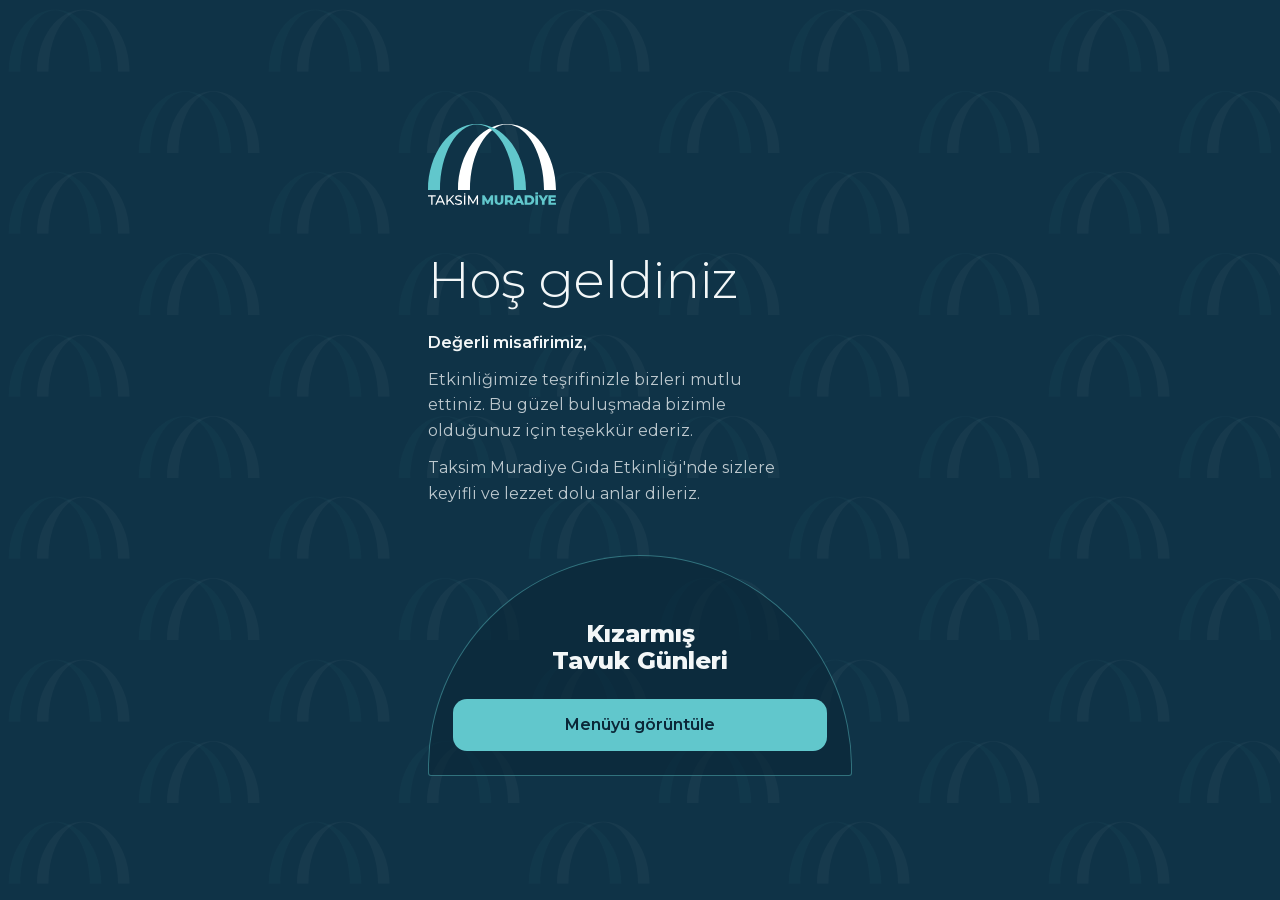
==== index.html @ 3f4c84bd "Menü yayını" ====
<!DOCTYPE html><html lang="tr" class="montserrat_b48547ea-module__hP5xRG__variable"><head><meta charSet="utf-8"/><meta name="viewport" content="width=device-width, initial-scale=1, viewport-fit=cover"/><link rel="preload" href="/_next/static/media/a3264cb69f626630-s.p.2w0lnotpt__ns.woff2" as="font" crossorigin="" type="font/woff2"/><link rel="preload" href="/_next/static/media/a88409fdd7dc121c-s.p.1mvr14jy3vxq7.woff2" as="font" crossorigin="" type="font/woff2"/><link rel="preload" href="/_next/static/media/e8f2fbee2754df70-s.p.1dqa_6e_ad4sj.woff2" as="font" crossorigin="" type="font/woff2"/><link rel="preload" href="/_next/static/media/f12c927eaf7b23c0-s.p.148zpjuoy5uon.woff2" as="font" crossorigin="" type="font/woff2"/><link rel="preload" href="/logo/logo-koyu.svg" as="image" fetchPriority="high"/><link rel="stylesheet" href="/_next/static/chunks/3huh6h-_vykql.css" data-precedence="next"/><link rel="stylesheet" href="/_next/static/chunks/3ydd11w4oiq4k.css" data-precedence="next"/><link rel="preload" as="script" fetchPriority="low" href="/_next/static/chunks/310vm2bl3xxpt.js"/><script src="/_next/static/chunks/19mx3mg6lkumu.js" async=""></script><script src="/_next/static/chunks/39u3ld3zqxqqm.js" async=""></script><script src="/_next/static/chunks/1eh83f1trsv72.js" async=""></script><script src="/_next/static/chunks/turbopack-1mgspl6rsex3i.js" async=""></script><script src="/_next/static/chunks/3fntmmi971322.js" async=""></script><script src="/_next/static/chunks/22i43cg4l4-dq.js" async=""></script><meta name="theme-color" content="#0f3347"/><meta name="color-scheme" content="dark"/><title>Taksim Muradiye · Menü</title><meta name="description" content="Taksim Muradiye gıda etkinliği menüsü"/><meta name="application-name" content="Taksim Muradiye"/><link rel="canonical" href="https://taksimmuradiye.github.io"/><meta name="format-detection" content="telephone=no, date=no, address=no, email=no"/><meta property="og:title" content="Taksim Muradiye · Menü"/><meta property="og:description" content="Taksim Muradiye gıda etkinliği menüsü"/><meta property="og:site_name" content="Taksim Muradiye"/><meta property="og:locale" content="tr_TR"/><meta property="og:image" content="https://taksimmuradiye.github.io/logo/paylasim.png"/><meta property="og:image:width" content="1200"/><meta property="og:image:height" content="630"/><meta property="og:image:alt" content="Taksim Muradiye"/><meta property="og:type" content="website"/><meta name="twitter:card" content="summary_large_image"/><meta name="twitter:title" content="Taksim Muradiye · Menü"/><meta name="twitter:description" content="Taksim Muradiye gıda etkinliği menüsü"/><meta name="twitter:image" content="https://taksimmuradiye.github.io/logo/paylasim.png"/><meta name="twitter:image:alt" content="Taksim Muradiye"/><meta name="twitter:image:width" content="1200"/><meta name="twitter:image:height" content="630"/><link rel="icon" href="/logo/isaret.svg" type="image/svg+xml"/><link rel="apple-touch-icon" href="/logo/apple-touch-icon.png"/><meta name="next-size-adjust" content=""/><script src="/_next/static/chunks/0cz1d0mv5g_q7.js" noModule=""></script></head><body><div hidden=""><!--$--><!--/$--></div><div class="centik-perdesi" aria-hidden="true"></div><main class="ana-module__zlLt9W__sayfa"><div class="ana-module__zlLt9W__giris"><img class="ana-module__zlLt9W__logo" src="/logo/logo-koyu.svg" width="128" height="80" alt="Taksim Muradiye" fetchPriority="high" draggable="false"/><h1 class="ana-module__zlLt9W__baslik">Hoş geldiniz</h1><p class="ana-module__zlLt9W__hitap">Değerli misafirimiz,</p><p class="ana-module__zlLt9W__paragraf">Etkinliğimize teşrifinizle bizleri mutlu ettiniz. Bu güzel buluşmada bizimle olduğunuz için teşekkür ederiz.</p><p class="ana-module__zlLt9W__paragraf">Taksim Muradiye Gıda Etkinliği&#x27;nde sizlere keyifli ve lezzet dolu anlar dileriz.</p></div><ul class="ana-module__zlLt9W__konseptler"><li><a class="ana-module__zlLt9W__kart" data-kontrol="true" href="/kizarmis-tavuk-gunleri"><span class="ana-module__zlLt9W__kartAd">Kızarmış Tavuk Günleri</span><span class="ana-module__zlLt9W__buton">Menüyü görüntüle</span></a></li></ul></main><!--$--><!--/$--><script src="/_next/static/chunks/310vm2bl3xxpt.js" id="_R_" async=""></script><script>(self.__next_f=self.__next_f||[]).push([0])</script><script>self.__next_f.push([1,"1:\"$Sreact.fragment\"\n2:I[39756,[\"/_next/static/chunks/3fntmmi971322.js\"],\"default\"]\n3:I[37457,[\"/_next/static/chunks/3fntmmi971322.js\"],\"default\"]\n4:I[22016,[\"/_next/static/chunks/3fntmmi971322.js\",\"/_next/static/chunks/22i43cg4l4-dq.js\"],\"\"]\n5:I[97367,[\"/_next/static/chunks/3fntmmi971322.js\"],\"OutletBoundary\"]\n6:\"$Sreact.suspense\"\n8:I[97367,[\"/_next/static/chunks/3fntmmi971322.js\"],\"ViewportBoundary\"]\na:I[97367,[\"/_next/static/chunks/3fntmmi971322.js\"],\"MetadataBoundary\"]\nc:I[68027,[\"/_next/static/chunks/3fntmmi971322.js\"],\"default\",1]\n:HL[\"/_next/static/chunks/3huh6h-_vykql.css\",\"style\"]\n:HL[\"/_next/static/media/a3264cb69f626630-s.p.2w0lnotpt__ns.woff2\",\"font\",{\"crossOrigin\":\"\",\"type\":\"font/woff2\"}]\n:HL[\"/_next/static/media/a88409fdd7dc121c-s.p.1mvr14jy3vxq7.woff2\",\"font\",{\"crossOrigin\":\"\",\"type\":\"font/woff2\"}]\n:HL[\"/_next/static/media/e8f2fbee2754df70-s.p.1dqa_6e_ad4sj.woff2\",\"font\",{\"crossOrigin\":\"\",\"type\":\"font/woff2\"}]\n:HL[\"/_next/static/media/f12c927eaf7b23c0-s.p.148zpjuoy5uon.woff2\",\"font\",{\"crossOrigin\":\"\",\"type\":\"font/woff2\"}]\n:HL[\"/_next/static/chunks/3ydd11w4oiq4k.css\",\"style\"]\n:HL[\"/logo/logo-koyu.svg\",\"image\",{\"fetchPriority\":\"high\"}]\n0:{\"P\":null,\"c\":[\"\",\"\"],\"q\":\"\",\"i\":false,\"f\":[[[\"\",{\"children\":[\"__PAGE__\",{},\"$undefined\",\"$undefined\",4608]},\"$undefined\",\"$undefined\",4624],[[\"$\",\"$1\",\"c\",{\"children\":[[[\"$\",\"link\",\"0\",{\"rel\":\"stylesheet\",\"href\":\"/_next/static/chunks/3huh6h-_vykql.css\",\"precedence\":\"next\",\"crossOrigin\":\"$undefined\",\"nonce\":\"$undefined\"}],[\"$\",\"script\",\"script-0\",{\"src\":\"/_next/static/chunks/3fntmmi971322.js\",\"async\":true,\"nonce\":\"$undefined\"}]],[\"$\",\"html\",null,{\"lang\":\"tr\",\"className\":\"montserrat_b48547ea-module__hP5xRG__variable\",\"children\":[\"$\",\"body\",null,{\"children\":[[\"$\",\"div\",null,{\"className\":\"centik-perdesi\",\"aria-hidden\":\"true\"}],[\"$\",\"$L2\",null,{\"parallelRouterKey\":\"children\",\"error\":\"$undefined\",\"errorStyles\":\"$undefined\",\"errorScripts\":\"$undefined\",\"template\":[\"$\",\"$L3\",null,{}],\"templateStyles\":\"$undefined\",\"templateScripts\":\"$undefined\",\"notFound\":[[[\"$\",\"title\",null,{\"children\":\"404: This page could not be found.\"}],[\"$\",\"div\",null,{\"style\":{\"fontFamily\":\"system-ui,\\\"Segoe UI\\\",Roboto,Helvetica,Arial,sans-serif,\\\"Apple Color Emoji\\\",\\\"Segoe UI Emoji\\\"\",\"height\":\"100vh\",\"textAlign\":\"center\",\"display\":\"flex\",\"flexDirection\":\"column\",\"alignItems\":\"center\",\"justifyContent\":\"center\"},\"children\":[\"$\",\"div\",null,{\"children\":[[\"$\",\"style\",null,{\"dangerouslySetInnerHTML\":{\"__html\":\"body{color:#000;background:#fff;margin:0}.next-error-h1{border-right:1px solid rgba(0,0,0,.3)}@media (prefers-color-scheme:dark){body{color:#fff;background:#000}.next-error-h1{border-right:1px solid rgba(255,255,255,.3)}}\"}}],[\"$\",\"h1\",null,{\"className\":\"next-error-h1\",\"style\":{\"display\":\"inline-block\",\"margin\":\"0 20px 0 0\",\"padding\":\"0 23px 0 0\",\"fontSize\":24,\"fontWeight\":500,\"verticalAlign\":\"top\",\"lineHeight\":\"49px\"},\"children\":404}],[\"$\",\"div\",null,{\"style\":{\"display\":\"inline-block\"},\"children\":[\"$\",\"h2\",null,{\"style\":{\"fontSize\":14,\"fontWeight\":400,\"lineHeight\":\"49px\",\"margin\":0},\"children\":\"This page could not be found.\"}]}]]}]}]],[]],\"forbidden\":\"$undefined\",\"unauthorized\":\"$undefined\"}]]}]}]]}],{\"children\":[[\"$\",\"$1\",\"c\",{\"children\":[[\"$\",\"main\",null,{\"className\":\"ana-module__zlLt9W__sayfa\",\"children\":[[\"$\",\"div\",null,{\"className\":\"ana-module__zlLt9W__giris\",\"children\":[[\"$\",\"img\",null,{\"className\":\"ana-module__zlLt9W__logo\",\"src\":\"/logo/logo-koyu.svg\",\"width\":128,\"height\":80,\"alt\":\"Taksim Muradiye\",\"fetchPriority\":\"high\",\"draggable\":false}],[\"$\",\"h1\",null,{\"className\":\"ana-module__zlLt9W__baslik\",\"children\":\"Hoş geldiniz\"}],[\"$\",\"p\",null,{\"className\":\"ana-module__zlLt9W__hitap\",\"children\":\"Değerli misafirimiz,\"}],[[\"$\",\"p\",\"Etkinliğimize teşrifinizle bizleri mutlu ettiniz. Bu güzel buluşmada bizimle olduğunuz için teşekkür ederiz.\",{\"className\":\"ana-module__zlLt9W__paragraf\",\"children\":\"Etkinliğimize teşrifinizle bizleri mutlu ettiniz. Bu güzel buluşmada bizimle olduğunuz için teşekkür ederiz.\"}],[\"$\",\"p\",\"Taksim Muradiye Gıda Etkinliği'nde sizlere keyifli ve lezzet dolu anlar dileriz.\",{\"className\":\"ana-module__zlLt9W__paragraf\",\"children\":\"Taksim Muradiye Gıda Etkinliği'nde sizlere keyifli ve lezzet dolu anlar dileriz.\"}]]]}],[\"$\",\"ul\",null,{\"className\":\"ana-module__zlLt9W__konseptler\",\"children\":[[\"$\",\"li\",\"kizarmis-tavuk-gunleri\",{\"children\":[\"$\",\"$L4\",null,{\"href\":\"/kizarmis-tavuk-gunleri\",\"className\":\"ana-module__zlLt9W__kart\",\"data-kontrol\":true,\"children\":[[\"$\",\"span\",null,{\"className\":\"ana-module__zlLt9W__kartAd\",\"children\":\"Kızarmış Tavuk Günleri\"}],[\"$\",\"span\",null,{\"className\":\"ana-module__zlLt9W__buton\",\"children\":\"Menüyü görüntüle\"}]]}]}]]}]]}],[[\"$\",\"link\",\"0\",{\"rel\":\"stylesheet\",\"href\":\"/_next/static/chunks/3ydd11w4oiq4k.css\",\"precedence\":\"next\",\"crossOrigin\":\"$undefined\",\"nonce\":\"$undefined\"}],[\"$\",\"script\",\"script-0\",{\"src\":\"/_next/static/chunks/22i43cg4l4-dq.js\",\"async\":true,\"nonce\":\"$undefined\"}]],[\"$\",\"$L5\",null,{\"children\":[\"$\",\"$6\",null,{\"name\":\"Next.MetadataOutlet\",\"children\":\"$@7\"}]}]]}],{},null,false,null]},null,false,null],[\"$\",\"$1\",\"h\",{\"children\":[null,[\"$\",\"$L8\",null,{\"children\":\"$L9\"}],[\"$\",\"div\",null,{\"hidden\":true,\"children\":[\"$\",\"$La\",null,{\"children\":[\"$\",\"$6\",null,{\"name\":\"Next.Metadata\",\"children\":\"$Lb\"}]}]}],[\"$\",\"meta\",null,{\"name\":\"next-size-adjust\",\"content\":\"\"}]]}],false]],\"m\":\"$undefined\",\"G\":[\"$c\",[[\"$\",\"link\",\"0\",{\"rel\":\"stylesheet\",\"href\":\"/_next/static/chunks/3huh6h-_vykql.css\",\"precedence\":\"next\",\"crossOrigin\":\"$undefined\",\"nonce\":\"$undefined\"}]]],\"S\":true,\"h\":null,\"r\":\"$undefined\",\"s\":\"$undefined\",\"a\":\"$undefined\",\"l\":\"$undefined\",\"p\":\"$undefined\",\"d\":\"$undefined\",\"b\":\"sKXGlJFXvMLju5EtOwIzu\"}\n9:[[\"$\",\"meta\",\"0\",{\"charSet\":\"utf-8\"}],[\"$\",\"meta\",\"1\",{\"name\":\"viewport\",\"content\":\"width=device-width, initial-scale=1, viewport-fit=cover\"}],[\"$\",\"meta\",\"2\",{\"name\":\"theme-color\",\"content\":\"#0f3347\"}],[\"$\",\"meta\",\"3\",{\"name\":\"color-scheme\",\"content\":\"dark\"}]]\nd:I[27201,[\"/_next/static/chunks/3fntmmi971322.js\"],\"IconMark\"]\n7:null\nb:[[\"$\",\"title\",\"0\",{\"children\":\"Taksim Muradiye · Menü\"}],[\"$\",\"meta\",\"1\",{\"name\":\"description\",\"content\":\"Taksim Muradiye gıda etkinliği menüsü\"}],[\"$\",\"meta\",\"2\",{\"name\":\"application-name\",\"content\":\"Taksim Muradiye\"}],[\"$\",\"link\",\"3\",{\"rel\":\"canonical\",\"href\":\"https://taksimmuradiye.github.io\"}],[\"$\",\"meta\",\"4\",{\"name\":\"format-detection\",\"content\":\"telephone=no, date=no, address=no, email=no\"}],[\"$\",\"meta\",\"5\",{\"property\":\"og:title\",\"content\":\"Taksim Muradiye · Menü\"}],[\"$\",\"meta\",\"6\",{\"property\":\"og:description\",\"content\":\"Taksim Muradiye gıda etkinliği menüsü\"}],[\"$\",\"meta\",\"7\",{\"property\":\"og:site_name\",\"content\":\"Taksim Muradiye\"}],[\"$\",\"meta\",\"8\",{\"property\":\"og:locale\",\"content\":\"tr_TR\"}],[\"$\",\"meta\",\"9\",{\"property\":\"og:image\",\"content\":\"https://taksimmuradiye.github.io/logo/paylasim.png\"}],[\"$\",\"meta\",\"10\",{\"property\":\"og:image:width\",\"content\":\"1200\"}],[\"$\",\"meta\",\"11\",{\"property\":\"og:image:height\",\"content\":\"630\"}],[\"$\",\"meta\",\"12\",{\"property\":\"og:image:alt\",\"content\":\"Taksim Muradiye\"}],[\"$\",\"meta\",\"13\",{\"property\":\"og:type\",\"content\":\"website\"}],[\"$\",\"meta\",\"14\",{\"name\":\"twitter:card\",\"content\":\"summary_large_image\"}],[\"$\",\"meta\",\"15\",{\"name\":\"twitter:title\",\"content\":\"Taksim Muradiye · Menü\"}],[\"$\",\"meta\",\"16\",{\"name\":\"twitter:description\",\"content\":\"Taksim Muradiye gıda etkinliği menüsü\"}],[\"$\",\"meta\",\"17\",{\"name\":\"twitter:image\",\"content\":\"https://taksimmuradiye.github.io/logo/paylasim.png\"}],[\"$\",\"meta\",\"18\",{\"name\":\"twitter:image:alt\",\"content\":\"Taksim Muradiye\"}],[\"$\",\"meta\",\"19\",{\"name\":\"twitter:image:width\",\"content\":\"1200\"}],[\"$\",\"meta\",\"20\",{\"name\":\"twitter:image:height\",\"content\":\"630\"}],[\"$\",\"link\",\"21\",{\"rel\":\"icon\",\"href\":\"/logo/isaret.svg\",\"type\":\"image/svg+xml\"}],[\"$\",\"link\",\"22\",{\"rel\":\"apple-touch-icon\",\"href\":\"/logo/apple-touch-icon.png\"}],[\"$\",\"$Ld\",\"23\",{}]]\n"])</script></body></html>
---- _next/static/chunks/3huh6h-_vykql.css ----
@font-face{font-family:Montserrat;font-style:italic;font-weight:100 900;font-display:swap;src:url(../media/b5e37d11b304fc7d-s.3g3bt7l0ghqli.woff2)format("woff2");unicode-range:U+460-52F,U+1C80-1C8A,U+20B4,U+2DE0-2DFF,U+A640-A69F,U+FE2E-FE2F}@font-face{font-family:Montserrat;font-style:italic;font-weight:100 900;font-display:swap;src:url(../media/178d5fd8ddb5ce59-s.2i_4fubx_n-y1.woff2)format("woff2");unicode-range:U+301,U+400-45F,U+490-491,U+4B0-4B1,U+2116}@font-face{font-family:Montserrat;font-style:italic;font-weight:100 900;font-display:swap;src:url(../media/45b63fe037c60d0d-s.3hk3-uyb7gexl.woff2)format("woff2");unicode-range:U+102-103,U+110-111,U+128-129,U+168-169,U+1A0-1A1,U+1AF-1B0,U+300-301,U+303-304,U+308-309,U+323,U+329,U+1EA0-1EF9,U+20AB}@font-face{font-family:Montserrat;font-style:italic;font-weight:100 900;font-display:swap;src:url(../media/f12c927eaf7b23c0-s.p.148zpjuoy5uon.woff2)format("woff2");unicode-range:U+100-2BA,U+2BD-2C5,U+2C7-2CC,U+2CE-2D7,U+2DD-2FF,U+304,U+308,U+329,U+1D00-1DBF,U+1E00-1E9F,U+1EF2-1EFF,U+2020,U+20A0-20AB,U+20AD-20C4,U+2113,U+2C60-2C7F,U+A720-A7FF}@font-face{font-family:Montserrat;font-style:italic;font-weight:100 900;font-display:swap;src:url(../media/a3264cb69f626630-s.p.2w0lnotpt__ns.woff2)format("woff2");unicode-range:U+??,U+131,U+152-153,U+2BB-2BC,U+2C6,U+2DA,U+2DC,U+304,U+308,U+329,U+2000-206F,U+20AC,U+2122,U+2191,U+2193,U+2212,U+2215,U+FEFF,U+FFFD}@font-face{font-family:Montserrat;font-style:normal;font-weight:100 900;font-display:swap;src:url(../media/8298327da6d5bcce-s.3q4n78m6muld7.woff2)format("woff2");unicode-range:U+460-52F,U+1C80-1C8A,U+20B4,U+2DE0-2DFF,U+A640-A69F,U+FE2E-FE2F}@font-face{font-family:Montserrat;font-style:normal;font-weight:100 900;font-display:swap;src:url(../media/44fac91e6f2d2b1b-s.1d_6dtvtn9g3_.woff2)format("woff2");unicode-range:U+301,U+400-45F,U+490-491,U+4B0-4B1,U+2116}@font-face{font-family:Montserrat;font-style:normal;font-weight:100 900;font-display:swap;src:url(../media/2b402d8aebffd579-s.16nfeub7ja6ze.woff2)format("woff2");unicode-range:U+102-103,U+110-111,U+128-129,U+168-169,U+1A0-1A1,U+1AF-1B0,U+300-301,U+303-304,U+308-309,U+323,U+329,U+1EA0-1EF9,U+20AB}@font-face{font-family:Montserrat;font-style:normal;font-weight:100 900;font-display:swap;src:url(../media/a88409fdd7dc121c-s.p.1mvr14jy3vxq7.woff2)format("woff2");unicode-range:U+100-2BA,U+2BD-2C5,U+2C7-2CC,U+2CE-2D7,U+2DD-2FF,U+304,U+308,U+329,U+1D00-1DBF,U+1E00-1E9F,U+1EF2-1EFF,U+2020,U+20A0-20AB,U+20AD-20C4,U+2113,U+2C60-2C7F,U+A720-A7FF}@font-face{font-family:Montserrat;font-style:normal;font-weight:100 900;font-display:swap;src:url(../media/e8f2fbee2754df70-s.p.1dqa_6e_ad4sj.woff2)format("woff2");unicode-range:U+??,U+131,U+152-153,U+2BB-2BC,U+2C6,U+2DA,U+2DC,U+304,U+308,U+329,U+2000-206F,U+20AC,U+2122,U+2191,U+2193,U+2212,U+2215,U+FEFF,U+FFFD}@font-face{font-family:Montserrat Fallback;src:local(Arial);ascent-override:85.79%;descent-override:22.25%;line-gap-override:0.0%;size-adjust:112.83%}.montserrat_b48547ea-module__hP5xRG__className{font-family:Montserrat,Montserrat Fallback}.montserrat_b48547ea-module__hP5xRG__variable{--font-montserrat:"Montserrat", "Montserrat Fallback"}
:root{--lacivert:#0f3347;--lacivert-derin:#0b2738;--lacivert-yuzey:#14405a;--turkuaz:#61c7cc;--mavi:#2b91ca;--beyaz:#fff;--yazi:#f3f7f8;--yazi-2:#f3f7f8c2;--yazi-3:#f3f7f8ad;--cizgi:#f3f7f81f;--turkuaz-cizgi:#61c7cc73;--font:var(--font-montserrat), system-ui, -apple-system, "Segoe UI", Roboto, sans-serif;--b1:4px;--b2:8px;--b3:12px;--b4:16px;--b5:20px;--b6:24px;--b8:32px;--b10:40px;--b12:48px;--b16:64px;--kenar:20px;--icerik-genislik:560px;--guvenli-ust:env(safe-area-inset-top,0px);--guvenli-alt:env(safe-area-inset-bottom,0px);--guvenli-sol:env(safe-area-inset-left,0px);--guvenli-sag:env(safe-area-inset-right,0px);--sekme-yukseklik:56px;--kose-kucuk:6px;--kose:14px;--egri:cubic-bezier(.23, 1, .32, 1);--sure-basma:.14s;--sure-durum:.2s}
*,:before,:after{box-sizing:border-box}html{background:var(--lacivert);--lightningcss-light: ;--lightningcss-dark:initial;color-scheme:dark;-webkit-tap-highlight-color:transparent;-moz-text-size-adjust:100%;text-size-adjust:100%;overscroll-behavior-y:none}body{background:var(--lacivert) url(../media/desen.0iq_f5pjh40mp.svg) 0 0 / 260px auto repeat;min-height:100svh;color:var(--yazi);font-family:var(--font);font-synthesis:none;text-rendering:optimizelegibility;-webkit-font-smoothing:antialiased;margin:0;font-size:16px;line-height:1.5;overflow-x:clip}h1,h2,h3,p{margin:0}img{max-width:100%;display:block}a{color:inherit;text-decoration:none}a,button{touch-action:manipulation}button{font:inherit;color:inherit;cursor:pointer;background:0 0;border:0;padding:0}button,[data-kontrol]{-webkit-user-select:none;user-select:none;-webkit-touch-callout:none}:focus-visible{outline:2px solid var(--turkuaz);outline-offset:3px;border-radius:4px}.gorunmez{clip-path:inset(50%);white-space:nowrap;width:1px;height:1px;position:absolute;overflow:hidden}.centik-perdesi{height:var(--guvenli-ust);background:var(--lacivert);z-index:30;pointer-events:none;position:fixed;inset:0 0 auto}@media (prefers-reduced-motion:reduce){*,:before,:after{scroll-behavior:auto!important;transition-duration:.01ms!important;animation-duration:.01ms!important;animation-iteration-count:1!important}}
---- _next/static/chunks/3ydd11w4oiq4k.css ----
.ana-module__zlLt9W__sayfa{width:100%;min-height:100svh;max-width:calc(440px + 2 * var(--kenar));padding:calc(var(--guvenli-ust) + var(--b8)) calc(var(--kenar) + 8px + var(--guvenli-sag)) calc(var(--guvenli-alt) + var(--b8)) calc(var(--kenar) + 8px + var(--guvenli-sol));flex-direction:column;justify-content:center;margin:0 auto;display:flex}.ana-module__zlLt9W__giris{animation:ana-module__zlLt9W__belir .52s var(--egri) both}@keyframes ana-module__zlLt9W__belir{0%{opacity:0;transform:translateY(8px)}}.ana-module__zlLt9W__logo{width:128px;height:auto}.ana-module__zlLt9W__baslik{margin-top:var(--b12);letter-spacing:-.015em;font-size:clamp(30px,12vw,52px);font-weight:300;line-height:1.04}.ana-module__zlLt9W__hitap{margin-top:var(--b6);font-size:16px;font-weight:600}.ana-module__zlLt9W__paragraf{margin-top:var(--b3);max-width:34ch;color:var(--yazi-2);text-wrap:pretty;font-size:16px;line-height:1.6}.ana-module__zlLt9W__konseptler{padding:var(--b12) 0 0;gap:var(--b4);margin:0;list-style:none;display:grid}.ana-module__zlLt9W__kart{text-align:center;padding:var(--b16) var(--b6) var(--b6);border:1px solid var(--turkuaz-cizgi);border-radius:999px 999px var(--kose) var(--kose);transition:transform var(--sure-basma) var(--egri), border-color var(--sure-durum) var(--egri);background:#0b273899;flex-direction:column;align-items:center;display:flex}.ana-module__zlLt9W__kartAd{text-wrap:balance;overflow-wrap:anywhere;max-width:14ch;font-size:24px;font-weight:800;line-height:1.15}.ana-module__zlLt9W__buton{min-height:52px;margin-top:var(--b6);padding:0 var(--b5);border-radius:var(--kose);background:var(--turkuaz);color:var(--lacivert-derin);transition:background-color var(--sure-durum) var(--egri);justify-content:center;align-self:stretch;align-items:center;font-size:16px;font-weight:600;display:flex}.ana-module__zlLt9W__kart:active{transform:scale(.98)}.ana-module__zlLt9W__kart:active .ana-module__zlLt9W__buton{background:#7ad3d7}@media (hover:hover) and (pointer:fine){.ana-module__zlLt9W__kart:hover{border-color:var(--turkuaz)}.ana-module__zlLt9W__kart:hover .ana-module__zlLt9W__buton{background:#7ad3d7}}
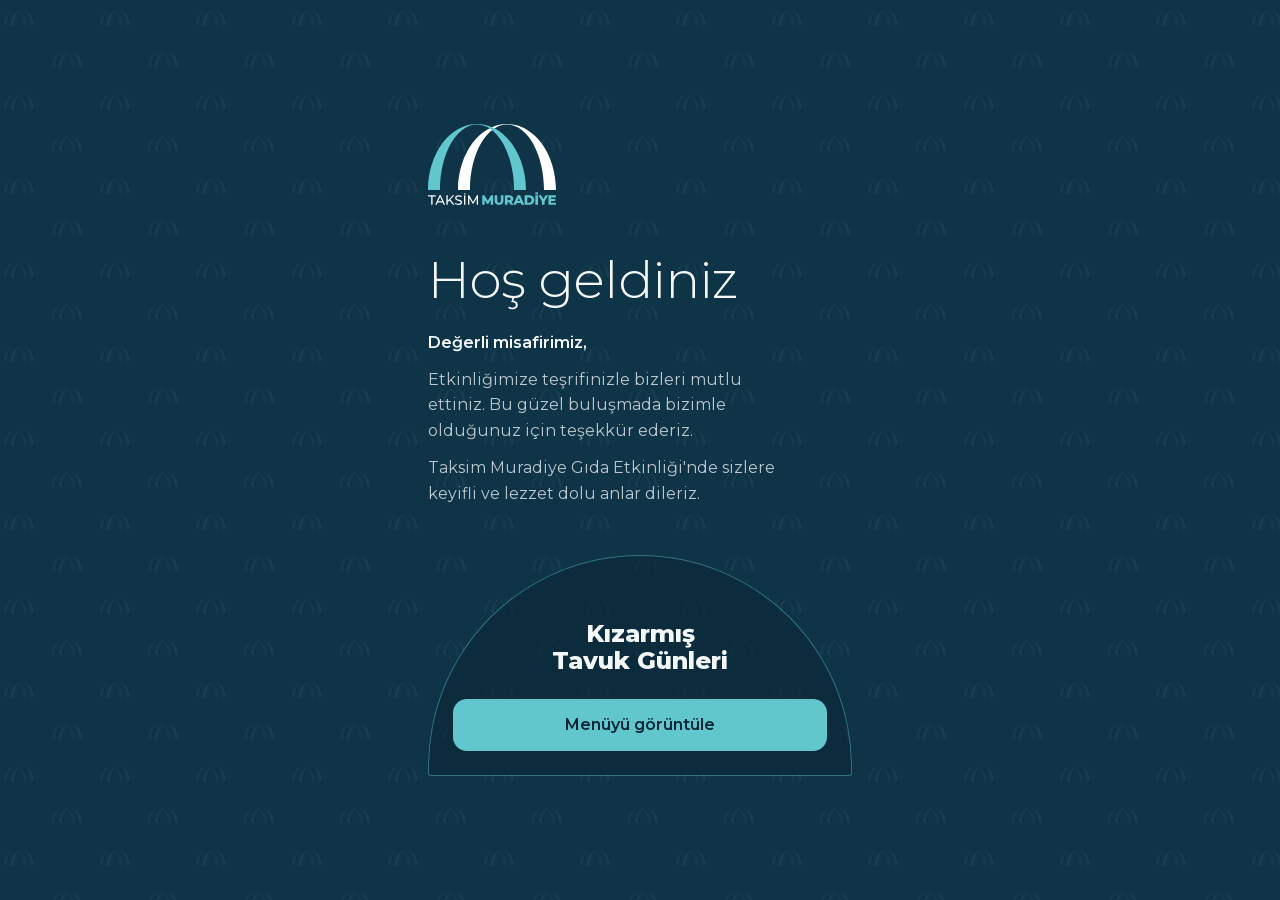
==== commit b9646104: "Menü yayını 2026-11-20T03:08:56.662Z" ====
--- a/index.html
+++ b/index.html
@@ -1 +1 @@
-<!DOCTYPE html><html lang="tr" class="montserrat_b48547ea-module__hP5xRG__variable"><head><meta charSet="utf-8"/><meta name="viewport" content="width=device-width, initial-scale=1, viewport-fit=cover"/><link rel="preload" href="/_next/static/media/a3264cb69f626630-s.p.2w0lnotpt__ns.woff2" as="font" crossorigin="" type="font/woff2"/><link rel="preload" href="/_next/static/media/a88409fdd7dc121c-s.p.1mvr14jy3vxq7.woff2" as="font" crossorigin="" type="font/woff2"/><link rel="preload" href="/_next/static/media/e8f2fbee2754df70-s.p.1dqa_6e_ad4sj.woff2" as="font" crossorigin="" type="font/woff2"/><link rel="preload" href="/_next/static/media/f12c927eaf7b23c0-s.p.148zpjuoy5uon.woff2" as="font" crossorigin="" type="font/woff2"/><link rel="preload" href="/logo/logo-koyu.svg" as="image" fetchPriority="high"/><link rel="stylesheet" href="/_next/static/chunks/3huh6h-_vykql.css" data-precedence="next"/><link rel="stylesheet" href="/_next/static/chunks/3ydd11w4oiq4k.css" data-precedence="next"/><link rel="preload" as="script" fetchPriority="low" href="/_next/static/chunks/310vm2bl3xxpt.js"/><script src="/_next/static/chunks/19mx3mg6lkumu.js" async=""></script><script src="/_next/static/chunks/39u3ld3zqxqqm.js" async=""></script><script src="/_next/static/chunks/1eh83f1trsv72.js" async=""></script><script src="/_next/static/chunks/turbopack-1mgspl6rsex3i.js" async=""></script><script src="/_next/static/chunks/3fntmmi971322.js" async=""></script><script src="/_next/static/chunks/22i43cg4l4-dq.js" async=""></script><meta name="theme-color" content="#0f3347"/><meta name="color-scheme" content="dark"/><title>Taksim Muradiye · Menü</title><meta name="description" content="Taksim Muradiye gıda etkinliği menüsü"/><meta name="application-name" content="Taksim Muradiye"/><link rel="canonical" href="https://taksimmuradiye.github.io"/><meta name="format-detection" content="telephone=no, date=no, address=no, email=no"/><meta property="og:title" content="Taksim Muradiye · Menü"/><meta property="og:description" content="Taksim Muradiye gıda etkinliği menüsü"/><meta property="og:site_name" content="Taksim Muradiye"/><meta property="og:locale" content="tr_TR"/><meta property="og:image" content="https://taksimmuradiye.github.io/logo/paylasim.png"/><meta property="og:image:width" content="1200"/><meta property="og:image:height" content="630"/><meta property="og:image:alt" content="Taksim Muradiye"/><meta property="og:type" content="website"/><meta name="twitter:card" content="summary_large_image"/><meta name="twitter:title" content="Taksim Muradiye · Menü"/><meta name="twitter:description" content="Taksim Muradiye gıda etkinliği menüsü"/><meta name="twitter:image" content="https://taksimmuradiye.github.io/logo/paylasim.png"/><meta name="twitter:image:alt" content="Taksim Muradiye"/><meta name="twitter:image:width" content="1200"/><meta name="twitter:image:height" content="630"/><link rel="icon" href="/logo/isaret.svg" type="image/svg+xml"/><link rel="apple-touch-icon" href="/logo/apple-touch-icon.png"/><meta name="next-size-adjust" content=""/><script src="/_next/static/chunks/0cz1d0mv5g_q7.js" noModule=""></script></head><body><div hidden=""><!--$--><!--/$--></div><div class="centik-perdesi" aria-hidden="true"></div><main class="ana-module__zlLt9W__sayfa"><div class="ana-module__zlLt9W__giris"><img class="ana-module__zlLt9W__logo" src="/logo/logo-koyu.svg" width="128" height="80" alt="Taksim Muradiye" fetchPriority="high" draggable="false"/><h1 class="ana-module__zlLt9W__baslik">Hoş geldiniz</h1><p class="ana-module__zlLt9W__hitap">Değerli misafirimiz,</p><p class="ana-module__zlLt9W__paragraf">Etkinliğimize teşrifinizle bizleri mutlu ettiniz. Bu güzel buluşmada bizimle olduğunuz için teşekkür ederiz.</p><p class="ana-module__zlLt9W__paragraf">Taksim Muradiye Gıda Etkinliği&#x27;nde sizlere keyifli ve lezzet dolu anlar dileriz.</p></div><ul class="ana-module__zlLt9W__konseptler"><li><a class="ana-module__zlLt9W__kart" data-kontrol="true" href="/kizarmis-tavuk-gunleri"><span class="ana-module__zlLt9W__kartAd">Kızarmış Tavuk Günleri</span><span class="ana-module__zlLt9W__buton">Menüyü görüntüle</span></a></li></ul></main><!--$--><!--/$--><script src="/_next/static/chunks/310vm2bl3xxpt.js" id="_R_" async=""></script><script>(self.__next_f=self.__next_f||[]).push([0])</script><script>self.__next_f.push([1,"1:\"$Sreact.fragment\"\n2:I[39756,[\"/_next/static/chunks/3fntmmi971322.js\"],\"default\"]\n3:I[37457,[\"/_next/static/chunks/3fntmmi971322.js\"],\"default\"]\n4:I[22016,[\"/_next/static/chunks/3fntmmi971322.js\",\"/_next/static/chunks/22i43cg4l4-dq.js\"],\"\"]\n5:I[97367,[\"/_next/static/chunks/3fntmmi971322.js\"],\"OutletBoundary\"]\n6:\"$Sreact.suspense\"\n8:I[97367,[\"/_next/static/chunks/3fntmmi971322.js\"],\"ViewportBoundary\"]\na:I[97367,[\"/_next/static/chunks/3fntmmi971322.js\"],\"MetadataBoundary\"]\nc:I[68027,[\"/_next/static/chunks/3fntmmi971322.js\"],\"default\",1]\n:HL[\"/_next/static/chunks/3huh6h-_vykql.css\",\"style\"]\n:HL[\"/_next/static/media/a3264cb69f626630-s.p.2w0lnotpt__ns.woff2\",\"font\",{\"crossOrigin\":\"\",\"type\":\"font/woff2\"}]\n:HL[\"/_next/static/media/a88409fdd7dc121c-s.p.1mvr14jy3vxq7.woff2\",\"font\",{\"crossOrigin\":\"\",\"type\":\"font/woff2\"}]\n:HL[\"/_next/static/media/e8f2fbee2754df70-s.p.1dqa_6e_ad4sj.woff2\",\"font\",{\"crossOrigin\":\"\",\"type\":\"font/woff2\"}]\n:HL[\"/_next/static/media/f12c927eaf7b23c0-s.p.148zpjuoy5uon.woff2\",\"font\",{\"crossOrigin\":\"\",\"type\":\"font/woff2\"}]\n:HL[\"/_next/static/chunks/3ydd11w4oiq4k.css\",\"style\"]\n:HL[\"/logo/logo-koyu.svg\",\"image\",{\"fetchPriority\":\"high\"}]\n0:{\"P\":null,\"c\":[\"\",\"\"],\"q\":\"\",\"i\":false,\"f\":[[[\"\",{\"children\":[\"__PAGE__\",{},\"$undefined\",\"$undefined\",4608]},\"$undefined\",\"$undefined\",4624],[[\"$\",\"$1\",\"c\",{\"children\":[[[\"$\",\"link\",\"0\",{\"rel\":\"stylesheet\",\"href\":\"/_next/static/chunks/3huh6h-_vykql.css\",\"precedence\":\"next\",\"crossOrigin\":\"$undefined\",\"nonce\":\"$undefined\"}],[\"$\",\"script\",\"script-0\",{\"src\":\"/_next/static/chunks/3fntmmi971322.js\",\"async\":true,\"nonce\":\"$undefined\"}]],[\"$\",\"html\",null,{\"lang\":\"tr\",\"className\":\"montserrat_b48547ea-module__hP5xRG__variable\",\"children\":[\"$\",\"body\",null,{\"children\":[[\"$\",\"div\",null,{\"className\":\"centik-perdesi\",\"aria-hidden\":\"true\"}],[\"$\",\"$L2\",null,{\"parallelRouterKey\":\"children\",\"error\":\"$undefined\",\"errorStyles\":\"$undefined\",\"errorScripts\":\"$undefined\",\"template\":[\"$\",\"$L3\",null,{}],\"templateStyles\":\"$undefined\",\"templateScripts\":\"$undefined\",\"notFound\":[[[\"$\",\"title\",null,{\"children\":\"404: This page could not be found.\"}],[\"$\",\"div\",null,{\"style\":{\"fontFamily\":\"system-ui,\\\"Segoe UI\\\",Roboto,Helvetica,Arial,sans-serif,\\\"Apple Color Emoji\\\",\\\"Segoe UI Emoji\\\"\",\"height\":\"100vh\",\"textAlign\":\"center\",\"display\":\"flex\",\"flexDirection\":\"column\",\"alignItems\":\"center\",\"justifyContent\":\"center\"},\"children\":[\"$\",\"div\",null,{\"children\":[[\"$\",\"style\",null,{\"dangerouslySetInnerHTML\":{\"__html\":\"body{color:#000;background:#fff;margin:0}.next-error-h1{border-right:1px solid rgba(0,0,0,.3)}@media (prefers-color-scheme:dark){body{color:#fff;background:#000}.next-error-h1{border-right:1px solid rgba(255,255,255,.3)}}\"}}],[\"$\",\"h1\",null,{\"className\":\"next-error-h1\",\"style\":{\"display\":\"inline-block\",\"margin\":\"0 20px 0 0\",\"padding\":\"0 23px 0 0\",\"fontSize\":24,\"fontWeight\":500,\"verticalAlign\":\"top\",\"lineHeight\":\"49px\"},\"children\":404}],[\"$\",\"div\",null,{\"style\":{\"display\":\"inline-block\"},\"children\":[\"$\",\"h2\",null,{\"style\":{\"fontSize\":14,\"fontWeight\":400,\"lineHeight\":\"49px\",\"margin\":0},\"children\":\"This page could not be found.\"}]}]]}]}]],[]],\"forbidden\":\"$undefined\",\"unauthorized\":\"$undefined\"}]]}]}]]}],{\"children\":[[\"$\",\"$1\",\"c\",{\"children\":[[\"$\",\"main\",null,{\"className\":\"ana-module__zlLt9W__sayfa\",\"children\":[[\"$\",\"div\",null,{\"className\":\"ana-module__zlLt9W__giris\",\"children\":[[\"$\",\"img\",null,{\"className\":\"ana-module__zlLt9W__logo\",\"src\":\"/logo/logo-koyu.svg\",\"width\":128,\"height\":80,\"alt\":\"Taksim Muradiye\",\"fetchPriority\":\"high\",\"draggable\":false}],[\"$\",\"h1\",null,{\"className\":\"ana-module__zlLt9W__baslik\",\"children\":\"Hoş geldiniz\"}],[\"$\",\"p\",null,{\"className\":\"ana-module__zlLt9W__hitap\",\"children\":\"Değerli misafirimiz,\"}],[[\"$\",\"p\",\"Etkinliğimize teşrifinizle bizleri mutlu ettiniz. Bu güzel buluşmada bizimle olduğunuz için teşekkür ederiz.\",{\"className\":\"ana-module__zlLt9W__paragraf\",\"children\":\"Etkinliğimize teşrifinizle bizleri mutlu ettiniz. Bu güzel buluşmada bizimle olduğunuz için teşekkür ederiz.\"}],[\"$\",\"p\",\"Taksim Muradiye Gıda Etkinliği'nde sizlere keyifli ve lezzet dolu anlar dileriz.\",{\"className\":\"ana-module__zlLt9W__paragraf\",\"children\":\"Taksim Muradiye Gıda Etkinliği'nde sizlere keyifli ve lezzet dolu anlar dileriz.\"}]]]}],[\"$\",\"ul\",null,{\"className\":\"ana-module__zlLt9W__konseptler\",\"children\":[[\"$\",\"li\",\"kizarmis-tavuk-gunleri\",{\"children\":[\"$\",\"$L4\",null,{\"href\":\"/kizarmis-tavuk-gunleri\",\"className\":\"ana-module__zlLt9W__kart\",\"data-kontrol\":true,\"children\":[[\"$\",\"span\",null,{\"className\":\"ana-module__zlLt9W__kartAd\",\"children\":\"Kızarmış Tavuk Günleri\"}],[\"$\",\"span\",null,{\"className\":\"ana-module__zlLt9W__buton\",\"children\":\"Menüyü görüntüle\"}]]}]}]]}]]}],[[\"$\",\"link\",\"0\",{\"rel\":\"stylesheet\",\"href\":\"/_next/static/chunks/3ydd11w4oiq4k.css\",\"precedence\":\"next\",\"crossOrigin\":\"$undefined\",\"nonce\":\"$undefined\"}],[\"$\",\"script\",\"script-0\",{\"src\":\"/_next/static/chunks/22i43cg4l4-dq.js\",\"async\":true,\"nonce\":\"$undefined\"}]],[\"$\",\"$L5\",null,{\"children\":[\"$\",\"$6\",null,{\"name\":\"Next.MetadataOutlet\",\"children\":\"$@7\"}]}]]}],{},null,false,null]},null,false,null],[\"$\",\"$1\",\"h\",{\"children\":[null,[\"$\",\"$L8\",null,{\"children\":\"$L9\"}],[\"$\",\"div\",null,{\"hidden\":true,\"children\":[\"$\",\"$La\",null,{\"children\":[\"$\",\"$6\",null,{\"name\":\"Next.Metadata\",\"children\":\"$Lb\"}]}]}],[\"$\",\"meta\",null,{\"name\":\"next-size-adjust\",\"content\":\"\"}]]}],false]],\"m\":\"$undefined\",\"G\":[\"$c\",[[\"$\",\"link\",\"0\",{\"rel\":\"stylesheet\",\"href\":\"/_next/static/chunks/3huh6h-_vykql.css\",\"precedence\":\"next\",\"crossOrigin\":\"$undefined\",\"nonce\":\"$undefined\"}]]],\"S\":true,\"h\":null,\"r\":\"$undefined\",\"s\":\"$undefined\",\"a\":\"$undefined\",\"l\":\"$undefined\",\"p\":\"$undefined\",\"d\":\"$undefined\",\"b\":\"sKXGlJFXvMLju5EtOwIzu\"}\n9:[[\"$\",\"meta\",\"0\",{\"charSet\":\"utf-8\"}],[\"$\",\"meta\",\"1\",{\"name\":\"viewport\",\"content\":\"width=device-width, initial-scale=1, viewport-fit=cover\"}],[\"$\",\"meta\",\"2\",{\"name\":\"theme-color\",\"content\":\"#0f3347\"}],[\"$\",\"meta\",\"3\",{\"name\":\"color-scheme\",\"content\":\"dark\"}]]\nd:I[27201,[\"/_next/static/chunks/3fntmmi971322.js\"],\"IconMark\"]\n7:null\nb:[[\"$\",\"title\",\"0\",{\"children\":\"Taksim Muradiye · Menü\"}],[\"$\",\"meta\",\"1\",{\"name\":\"description\",\"content\":\"Taksim Muradiye gıda etkinliği menüsü\"}],[\"$\",\"meta\",\"2\",{\"name\":\"application-name\",\"content\":\"Taksim Muradiye\"}],[\"$\",\"link\",\"3\",{\"rel\":\"canonical\",\"href\":\"https://taksimmuradiye.github.io\"}],[\"$\",\"meta\",\"4\",{\"name\":\"format-detection\",\"content\":\"telephone=no, date=no, address=no, email=no\"}],[\"$\",\"meta\",\"5\",{\"property\":\"og:title\",\"content\":\"Taksim Muradiye · Menü\"}],[\"$\",\"meta\",\"6\",{\"property\":\"og:description\",\"content\":\"Taksim Muradiye gıda etkinliği menüsü\"}],[\"$\",\"meta\",\"7\",{\"property\":\"og:site_name\",\"content\":\"Taksim Muradiye\"}],[\"$\",\"meta\",\"8\",{\"property\":\"og:locale\",\"content\":\"tr_TR\"}],[\"$\",\"meta\",\"9\",{\"property\":\"og:image\",\"content\":\"https://taksimmuradiye.github.io/logo/paylasim.png\"}],[\"$\",\"meta\",\"10\",{\"property\":\"og:image:width\",\"content\":\"1200\"}],[\"$\",\"meta\",\"11\",{\"property\":\"og:image:height\",\"content\":\"630\"}],[\"$\",\"meta\",\"12\",{\"property\":\"og:image:alt\",\"content\":\"Taksim Muradiye\"}],[\"$\",\"meta\",\"13\",{\"property\":\"og:type\",\"content\":\"website\"}],[\"$\",\"meta\",\"14\",{\"name\":\"twitter:card\",\"content\":\"summary_large_image\"}],[\"$\",\"meta\",\"15\",{\"name\":\"twitter:title\",\"content\":\"Taksim Muradiye · Menü\"}],[\"$\",\"meta\",\"16\",{\"name\":\"twitter:description\",\"content\":\"Taksim Muradiye gıda etkinliği menüsü\"}],[\"$\",\"meta\",\"17\",{\"name\":\"twitter:image\",\"content\":\"https://taksimmuradiye.github.io/logo/paylasim.png\"}],[\"$\",\"meta\",\"18\",{\"name\":\"twitter:image:alt\",\"content\":\"Taksim Muradiye\"}],[\"$\",\"meta\",\"19\",{\"name\":\"twitter:image:width\",\"content\":\"1200\"}],[\"$\",\"meta\",\"20\",{\"name\":\"twitter:image:height\",\"content\":\"630\"}],[\"$\",\"link\",\"21\",{\"rel\":\"icon\",\"href\":\"/logo/isaret.svg\",\"type\":\"image/svg+xml\"}],[\"$\",\"link\",\"22\",{\"rel\":\"apple-touch-icon\",\"href\":\"/logo/apple-touch-icon.png\"}],[\"$\",\"$Ld\",\"23\",{}]]\n"])</script></body></html>+<!DOCTYPE html><html lang="tr" class="montserrat_b48547ea-module__hP5xRG__variable"><head><meta charSet="utf-8"/><meta name="viewport" content="width=device-width, initial-scale=1, viewport-fit=cover"/><link rel="preload" href="/_next/static/media/a3264cb69f626630-s.p.2w0lnotpt__ns.woff2" as="font" crossorigin="" type="font/woff2"/><link rel="preload" href="/_next/static/media/a88409fdd7dc121c-s.p.1mvr14jy3vxq7.woff2" as="font" crossorigin="" type="font/woff2"/><link rel="preload" href="/_next/static/media/e8f2fbee2754df70-s.p.1dqa_6e_ad4sj.woff2" as="font" crossorigin="" type="font/woff2"/><link rel="preload" href="/_next/static/media/f12c927eaf7b23c0-s.p.148zpjuoy5uon.woff2" as="font" crossorigin="" type="font/woff2"/><link rel="preload" href="/logo/logo-koyu.svg" as="image" fetchPriority="high"/><link rel="stylesheet" href="/_next/static/chunks/2tcjub5jzeieu.css" data-precedence="next"/><link rel="stylesheet" href="/_next/static/chunks/0ox0sj32-cnjb.css" data-precedence="next"/><link rel="preload" as="script" fetchPriority="low" href="/_next/static/chunks/310vm2bl3xxpt.js"/><script src="/_next/static/chunks/19mx3mg6lkumu.js" async=""></script><script src="/_next/static/chunks/39u3ld3zqxqqm.js" async=""></script><script src="/_next/static/chunks/1eh83f1trsv72.js" async=""></script><script src="/_next/static/chunks/turbopack-1mgspl6rsex3i.js" async=""></script><script src="/_next/static/chunks/3fntmmi971322.js" async=""></script><script src="/_next/static/chunks/2ywuivpjfrbcs.js" async=""></script><meta name="theme-color" content="#0f3347"/><meta name="color-scheme" content="dark"/><title>Taksim Muradiye · Menü</title><meta name="description" content="Taksim Muradiye gıda etkinliği menüsü"/><meta name="application-name" content="Taksim Muradiye"/><link rel="canonical" href="https://taksimmuradiye.github.io"/><meta name="format-detection" content="telephone=no, date=no, address=no, email=no"/><meta property="og:title" content="Taksim Muradiye · Menü"/><meta property="og:description" content="Taksim Muradiye gıda etkinliği menüsü"/><meta property="og:site_name" content="Taksim Muradiye"/><meta property="og:locale" content="tr_TR"/><meta property="og:image" content="https://taksimmuradiye.github.io/logo/paylasim.png"/><meta property="og:image:width" content="1200"/><meta property="og:image:height" content="630"/><meta property="og:image:alt" content="Taksim Muradiye"/><meta property="og:type" content="website"/><meta name="twitter:card" content="summary_large_image"/><meta name="twitter:title" content="Taksim Muradiye · Menü"/><meta name="twitter:description" content="Taksim Muradiye gıda etkinliği menüsü"/><meta name="twitter:image" content="https://taksimmuradiye.github.io/logo/paylasim.png"/><meta name="twitter:image:alt" content="Taksim Muradiye"/><meta name="twitter:image:width" content="1200"/><meta name="twitter:image:height" content="630"/><link rel="icon" href="/logo/isaret.svg" type="image/svg+xml"/><link rel="apple-touch-icon" href="/logo/apple-touch-icon.png"/><meta name="next-size-adjust" content=""/><script src="/_next/static/chunks/0cz1d0mv5g_q7.js" noModule=""></script></head><body><div hidden=""><!--$--><!--/$--></div><div class="centik-perdesi" aria-hidden="true"></div><main class="ana-module__zlLt9W__sayfa"><div class="ana-module__zlLt9W__giris"><img class="ana-module__zlLt9W__logo" src="/logo/logo-koyu.svg" width="128" height="80" alt="Taksim Muradiye" fetchPriority="high" draggable="false"/><h1 class="ana-module__zlLt9W__baslik">Hoş geldiniz</h1><p class="ana-module__zlLt9W__hitap">Değerli misafirimiz,</p><p class="ana-module__zlLt9W__paragraf">Etkinliğimize teşrifinizle bizleri mutlu ettiniz. Bu güzel buluşmada bizimle olduğunuz için teşekkür ederiz.</p><p class="ana-module__zlLt9W__paragraf">Taksim Muradiye Gıda Etkinliği&#x27;nde sizlere keyifli ve lezzet dolu anlar dileriz.</p></div><ul class="ana-module__zlLt9W__konseptler"><li><a class="ana-module__zlLt9W__kart" data-kontrol="true" href="/kizarmis-tavuk-gunleri"><span class="ana-module__zlLt9W__kartAd">Kızarmış Tavuk Günleri</span><span class="ana-module__zlLt9W__buton">Menüyü görüntüle</span></a></li></ul></main><!--$--><!--/$--><script src="/_next/static/chunks/310vm2bl3xxpt.js" id="_R_" async=""></script><script>(self.__next_f=self.__next_f||[]).push([0])</script><script>self.__next_f.push([1,"1:\"$Sreact.fragment\"\n2:I[39756,[\"/_next/static/chunks/3fntmmi971322.js\"],\"default\"]\n3:I[37457,[\"/_next/static/chunks/3fntmmi971322.js\"],\"default\"]\n4:I[22016,[\"/_next/static/chunks/3fntmmi971322.js\",\"/_next/static/chunks/2ywuivpjfrbcs.js\"],\"\"]\n5:I[97367,[\"/_next/static/chunks/3fntmmi971322.js\"],\"OutletBoundary\"]\n6:\"$Sreact.suspense\"\n8:I[97367,[\"/_next/static/chunks/3fntmmi971322.js\"],\"ViewportBoundary\"]\na:I[97367,[\"/_next/static/chunks/3fntmmi971322.js\"],\"MetadataBoundary\"]\nc:I[68027,[\"/_next/static/chunks/3fntmmi971322.js\"],\"default\",1]\n:HL[\"/_next/static/chunks/2tcjub5jzeieu.css\",\"style\"]\n:HL[\"/_next/static/media/a3264cb69f626630-s.p.2w0lnotpt__ns.woff2\",\"font\",{\"crossOrigin\":\"\",\"type\":\"font/woff2\"}]\n:HL[\"/_next/static/media/a88409fdd7dc121c-s.p.1mvr14jy3vxq7.woff2\",\"font\",{\"crossOrigin\":\"\",\"type\":\"font/woff2\"}]\n:HL[\"/_next/static/media/e8f2fbee2754df70-s.p.1dqa_6e_ad4sj.woff2\",\"font\",{\"crossOrigin\":\"\",\"type\":\"font/woff2\"}]\n:HL[\"/_next/static/media/f12c927eaf7b23c0-s.p.148zpjuoy5uon.woff2\",\"font\",{\"crossOrigin\":\"\",\"type\":\"font/woff2\"}]\n:HL[\"/_next/static/chunks/0ox0sj32-cnjb.css\",\"style\"]\n:HL[\"/logo/logo-koyu.svg\",\"image\",{\"fetchPriority\":\"high\"}]\n0:{\"P\":null,\"c\":[\"\",\"\"],\"q\":\"\",\"i\":false,\"f\":[[[\"\",{\"children\":[\"__PAGE__\",{},\"$undefined\",\"$undefined\",4608]},\"$undefined\",\"$undefined\",4624],[[\"$\",\"$1\",\"c\",{\"children\":[[[\"$\",\"link\",\"0\",{\"rel\":\"stylesheet\",\"href\":\"/_next/static/chunks/2tcjub5jzeieu.css\",\"precedence\":\"next\",\"crossOrigin\":\"$undefined\",\"nonce\":\"$undefined\"}],[\"$\",\"script\",\"script-0\",{\"src\":\"/_next/static/chunks/3fntmmi971322.js\",\"async\":true,\"nonce\":\"$undefined\"}]],[\"$\",\"html\",null,{\"lang\":\"tr\",\"className\":\"montserrat_b48547ea-module__hP5xRG__variable\",\"children\":[\"$\",\"body\",null,{\"children\":[[\"$\",\"div\",null,{\"className\":\"centik-perdesi\",\"aria-hidden\":\"true\"}],[\"$\",\"$L2\",null,{\"parallelRouterKey\":\"children\",\"error\":\"$undefined\",\"errorStyles\":\"$undefined\",\"errorScripts\":\"$undefined\",\"template\":[\"$\",\"$L3\",null,{}],\"templateStyles\":\"$undefined\",\"templateScripts\":\"$undefined\",\"notFound\":[[[\"$\",\"title\",null,{\"children\":\"404: This page could not be found.\"}],[\"$\",\"div\",null,{\"style\":{\"fontFamily\":\"system-ui,\\\"Segoe UI\\\",Roboto,Helvetica,Arial,sans-serif,\\\"Apple Color Emoji\\\",\\\"Segoe UI Emoji\\\"\",\"height\":\"100vh\",\"textAlign\":\"center\",\"display\":\"flex\",\"flexDirection\":\"column\",\"alignItems\":\"center\",\"justifyContent\":\"center\"},\"children\":[\"$\",\"div\",null,{\"children\":[[\"$\",\"style\",null,{\"dangerouslySetInnerHTML\":{\"__html\":\"body{color:#000;background:#fff;margin:0}.next-error-h1{border-right:1px solid rgba(0,0,0,.3)}@media (prefers-color-scheme:dark){body{color:#fff;background:#000}.next-error-h1{border-right:1px solid rgba(255,255,255,.3)}}\"}}],[\"$\",\"h1\",null,{\"className\":\"next-error-h1\",\"style\":{\"display\":\"inline-block\",\"margin\":\"0 20px 0 0\",\"padding\":\"0 23px 0 0\",\"fontSize\":24,\"fontWeight\":500,\"verticalAlign\":\"top\",\"lineHeight\":\"49px\"},\"children\":404}],[\"$\",\"div\",null,{\"style\":{\"display\":\"inline-block\"},\"children\":[\"$\",\"h2\",null,{\"style\":{\"fontSize\":14,\"fontWeight\":400,\"lineHeight\":\"49px\",\"margin\":0},\"children\":\"This page could not be found.\"}]}]]}]}]],[]],\"forbidden\":\"$undefined\",\"unauthorized\":\"$undefined\"}]]}]}]]}],{\"children\":[[\"$\",\"$1\",\"c\",{\"children\":[[\"$\",\"main\",null,{\"className\":\"ana-module__zlLt9W__sayfa\",\"children\":[[\"$\",\"div\",null,{\"className\":\"ana-module__zlLt9W__giris\",\"children\":[[\"$\",\"img\",null,{\"className\":\"ana-module__zlLt9W__logo\",\"src\":\"/logo/logo-koyu.svg\",\"width\":128,\"height\":80,\"alt\":\"Taksim Muradiye\",\"fetchPriority\":\"high\",\"draggable\":false}],[\"$\",\"h1\",null,{\"className\":\"ana-module__zlLt9W__baslik\",\"children\":\"Hoş geldiniz\"}],[\"$\",\"p\",null,{\"className\":\"ana-module__zlLt9W__hitap\",\"children\":\"Değerli misafirimiz,\"}],[[\"$\",\"p\",\"Etkinliğimize teşrifinizle bizleri mutlu ettiniz. Bu güzel buluşmada bizimle olduğunuz için teşekkür ederiz.\",{\"className\":\"ana-module__zlLt9W__paragraf\",\"children\":\"Etkinliğimize teşrifinizle bizleri mutlu ettiniz. Bu güzel buluşmada bizimle olduğunuz için teşekkür ederiz.\"}],[\"$\",\"p\",\"Taksim Muradiye Gıda Etkinliği'nde sizlere keyifli ve lezzet dolu anlar dileriz.\",{\"className\":\"ana-module__zlLt9W__paragraf\",\"children\":\"Taksim Muradiye Gıda Etkinliği'nde sizlere keyifli ve lezzet dolu anlar dileriz.\"}]]]}],[\"$\",\"ul\",null,{\"className\":\"ana-module__zlLt9W__konseptler\",\"children\":[[\"$\",\"li\",\"kizarmis-tavuk-gunleri\",{\"children\":[\"$\",\"$L4\",null,{\"href\":\"/kizarmis-tavuk-gunleri\",\"className\":\"ana-module__zlLt9W__kart\",\"data-kontrol\":true,\"children\":[[\"$\",\"span\",null,{\"className\":\"ana-module__zlLt9W__kartAd\",\"children\":\"Kızarmış Tavuk Günleri\"}],[\"$\",\"span\",null,{\"className\":\"ana-module__zlLt9W__buton\",\"children\":\"Menüyü görüntüle\"}]]}]}]]}]]}],[[\"$\",\"link\",\"0\",{\"rel\":\"stylesheet\",\"href\":\"/_next/static/chunks/0ox0sj32-cnjb.css\",\"precedence\":\"next\",\"crossOrigin\":\"$undefined\",\"nonce\":\"$undefined\"}],[\"$\",\"script\",\"script-0\",{\"src\":\"/_next/static/chunks/2ywuivpjfrbcs.js\",\"async\":true,\"nonce\":\"$undefined\"}]],[\"$\",\"$L5\",null,{\"children\":[\"$\",\"$6\",null,{\"name\":\"Next.MetadataOutlet\",\"children\":\"$@7\"}]}]]}],{},null,false,null]},null,false,null],[\"$\",\"$1\",\"h\",{\"children\":[null,[\"$\",\"$L8\",null,{\"children\":\"$L9\"}],[\"$\",\"div\",null,{\"hidden\":true,\"children\":[\"$\",\"$La\",null,{\"children\":[\"$\",\"$6\",null,{\"name\":\"Next.Metadata\",\"children\":\"$Lb\"}]}]}],[\"$\",\"meta\",null,{\"name\":\"next-size-adjust\",\"content\":\"\"}]]}],false]],\"m\":\"$undefined\",\"G\":[\"$c\",[[\"$\",\"link\",\"0\",{\"rel\":\"stylesheet\",\"href\":\"/_next/static/chunks/2tcjub5jzeieu.css\",\"precedence\":\"next\",\"crossOrigin\":\"$undefined\",\"nonce\":\"$undefined\"}]]],\"S\":true,\"h\":null,\"r\":\"$undefined\",\"s\":\"$undefined\",\"a\":\"$undefined\",\"l\":\"$undefined\",\"p\":\"$undefined\",\"d\":\"$undefined\",\"b\":\"q0Iz0rvThcyWQrmA_VMNp\"}\n9:[[\"$\",\"meta\",\"0\",{\"charSet\":\"utf-8\"}],[\"$\",\"meta\",\"1\",{\"name\":\"viewport\",\"content\":\"width=device-width, initial-scale=1, viewport-fit=cover\"}],[\"$\",\"meta\",\"2\",{\"name\":\"theme-color\",\"content\":\"#0f3347\"}],[\"$\",\"meta\",\"3\",{\"name\":\"color-scheme\",\"content\":\"dark\"}]]\nd:I[27201,[\"/_next/static/chunks/3fntmmi971322.js\"],\"IconMark\"]\n7:null\nb:[[\"$\",\"title\",\"0\",{\"children\":\"Taksim Muradiye · Menü\"}],[\"$\",\"meta\",\"1\",{\"name\":\"description\",\"content\":\"Taksim Muradiye gıda etkinliği menüsü\"}],[\"$\",\"meta\",\"2\",{\"name\":\"application-name\",\"content\":\"Taksim Muradiye\"}],[\"$\",\"link\",\"3\",{\"rel\":\"canonical\",\"href\":\"https://taksimmuradiye.github.io\"}],[\"$\",\"meta\",\"4\",{\"name\":\"format-detection\",\"content\":\"telephone=no, date=no, address=no, email=no\"}],[\"$\",\"meta\",\"5\",{\"property\":\"og:title\",\"content\":\"Taksim Muradiye · Menü\"}],[\"$\",\"meta\",\"6\",{\"property\":\"og:description\",\"content\":\"Taksim Muradiye gıda etkinliği menüsü\"}],[\"$\",\"meta\",\"7\",{\"property\":\"og:site_name\",\"content\":\"Taksim Muradiye\"}],[\"$\",\"meta\",\"8\",{\"property\":\"og:locale\",\"content\":\"tr_TR\"}],[\"$\",\"meta\",\"9\",{\"property\":\"og:image\",\"content\":\"https://taksimmuradiye.github.io/logo/paylasim.png\"}],[\"$\",\"meta\",\"10\",{\"property\":\"og:image:width\",\"content\":\"1200\"}],[\"$\",\"meta\",\"11\",{\"property\":\"og:image:height\",\"content\":\"630\"}],[\"$\",\"meta\",\"12\",{\"property\":\"og:image:alt\",\"content\":\"Taksim Muradiye\"}],[\"$\",\"meta\",\"13\",{\"property\":\"og:type\",\"content\":\"website\"}],[\"$\",\"meta\",\"14\",{\"name\":\"twitter:card\",\"content\":\"summary_large_image\"}],[\"$\",\"meta\",\"15\",{\"name\":\"twitter:title\",\"content\":\"Taksim Muradiye · Menü\"}],[\"$\",\"meta\",\"16\",{\"name\":\"twitter:description\",\"content\":\"Taksim Muradiye gıda etkinliği menüsü\"}],[\"$\",\"meta\",\"17\",{\"name\":\"twitter:image\",\"content\":\"https://taksimmuradiye.github.io/logo/paylasim.png\"}],[\"$\",\"meta\",\"18\",{\"name\":\"twitter:image:alt\",\"content\":\"Taksim Muradiye\"}],[\"$\",\"meta\",\"19\",{\"name\":\"twitter:image:width\",\"content\":\"1200\"}],[\"$\",\"meta\",\"20\",{\"name\":\"twitter:image:height\",\"content\":\"630\"}],[\"$\",\"link\",\"21\",{\"rel\":\"icon\",\"href\":\"/logo/isaret.svg\",\"type\":\"image/svg+xml\"}],[\"$\",\"link\",\"22\",{\"rel\":\"apple-touch-icon\",\"href\":\"/logo/apple-touch-icon.png\"}],[\"$\",\"$Ld\",\"23\",{}]]\n"])</script></body></html>
--- a/_next/static/chunks/2tcjub5jzeieu.css
+++ b/_next/static/chunks/2tcjub5jzeieu.css
@@ -0,0 +1,3 @@
+@font-face{font-family:Montserrat;font-style:italic;font-weight:100 900;font-display:swap;src:url(../media/b5e37d11b304fc7d-s.3g3bt7l0ghqli.woff2)format("woff2");unicode-range:U+460-52F,U+1C80-1C8A,U+20B4,U+2DE0-2DFF,U+A640-A69F,U+FE2E-FE2F}@font-face{font-family:Montserrat;font-style:italic;font-weight:100 900;font-display:swap;src:url(../media/178d5fd8ddb5ce59-s.2i_4fubx_n-y1.woff2)format("woff2");unicode-range:U+301,U+400-45F,U+490-491,U+4B0-4B1,U+2116}@font-face{font-family:Montserrat;font-style:italic;font-weight:100 900;font-display:swap;src:url(../media/45b63fe037c60d0d-s.3hk3-uyb7gexl.woff2)format("woff2");unicode-range:U+102-103,U+110-111,U+128-129,U+168-169,U+1A0-1A1,U+1AF-1B0,U+300-301,U+303-304,U+308-309,U+323,U+329,U+1EA0-1EF9,U+20AB}@font-face{font-family:Montserrat;font-style:italic;font-weight:100 900;font-display:swap;src:url(../media/f12c927eaf7b23c0-s.p.148zpjuoy5uon.woff2)format("woff2");unicode-range:U+100-2BA,U+2BD-2C5,U+2C7-2CC,U+2CE-2D7,U+2DD-2FF,U+304,U+308,U+329,U+1D00-1DBF,U+1E00-1E9F,U+1EF2-1EFF,U+2020,U+20A0-20AB,U+20AD-20C4,U+2113,U+2C60-2C7F,U+A720-A7FF}@font-face{font-family:Montserrat;font-style:italic;font-weight:100 900;font-display:swap;src:url(../media/a3264cb69f626630-s.p.2w0lnotpt__ns.woff2)format("woff2");unicode-range:U+??,U+131,U+152-153,U+2BB-2BC,U+2C6,U+2DA,U+2DC,U+304,U+308,U+329,U+2000-206F,U+20AC,U+2122,U+2191,U+2193,U+2212,U+2215,U+FEFF,U+FFFD}@font-face{font-family:Montserrat;font-style:normal;font-weight:100 900;font-display:swap;src:url(../media/8298327da6d5bcce-s.3q4n78m6muld7.woff2)format("woff2");unicode-range:U+460-52F,U+1C80-1C8A,U+20B4,U+2DE0-2DFF,U+A640-A69F,U+FE2E-FE2F}@font-face{font-family:Montserrat;font-style:normal;font-weight:100 900;font-display:swap;src:url(../media/44fac91e6f2d2b1b-s.1d_6dtvtn9g3_.woff2)format("woff2");unicode-range:U+301,U+400-45F,U+490-491,U+4B0-4B1,U+2116}@font-face{font-family:Montserrat;font-style:normal;font-weight:100 900;font-display:swap;src:url(../media/2b402d8aebffd579-s.16nfeub7ja6ze.woff2)format("woff2");unicode-range:U+102-103,U+110-111,U+128-129,U+168-169,U+1A0-1A1,U+1AF-1B0,U+300-301,U+303-304,U+308-309,U+323,U+329,U+1EA0-1EF9,U+20AB}@font-face{font-family:Montserrat;font-style:normal;font-weight:100 900;font-display:swap;src:url(../media/a88409fdd7dc121c-s.p.1mvr14jy3vxq7.woff2)format("woff2");unicode-range:U+100-2BA,U+2BD-2C5,U+2C7-2CC,U+2CE-2D7,U+2DD-2FF,U+304,U+308,U+329,U+1D00-1DBF,U+1E00-1E9F,U+1EF2-1EFF,U+2020,U+20A0-20AB,U+20AD-20C4,U+2113,U+2C60-2C7F,U+A720-A7FF}@font-face{font-family:Montserrat;font-style:normal;font-weight:100 900;font-display:swap;src:url(../media/e8f2fbee2754df70-s.p.1dqa_6e_ad4sj.woff2)format("woff2");unicode-range:U+??,U+131,U+152-153,U+2BB-2BC,U+2C6,U+2DA,U+2DC,U+304,U+308,U+329,U+2000-206F,U+20AC,U+2122,U+2191,U+2193,U+2212,U+2215,U+FEFF,U+FFFD}@font-face{font-family:Montserrat Fallback;src:local(Arial);ascent-override:85.79%;descent-override:22.25%;line-gap-override:0.0%;size-adjust:112.83%}.montserrat_b48547ea-module__hP5xRG__className{font-family:Montserrat,Montserrat Fallback}.montserrat_b48547ea-module__hP5xRG__variable{--font-montserrat:"Montserrat", "Montserrat Fallback"}
+:root{--lacivert:#0f3347;--lacivert-derin:#0b2738;--lacivert-yuzey:#14405a;--turkuaz:#61c7cc;--mavi:#2b91ca;--beyaz:#fff;--yazi:#f3f7f8;--yazi-2:#f3f7f8c2;--yazi-3:#f3f7f8ad;--cizgi:#f3f7f81f;--turkuaz-cizgi:#61c7cc73;--font:var(--font-montserrat), system-ui, -apple-system, "Segoe UI", Roboto, sans-serif;--b1:4px;--b2:8px;--b3:12px;--b4:16px;--b5:20px;--b6:24px;--b8:32px;--b10:40px;--b12:48px;--b16:64px;--kenar:20px;--icerik-genislik:560px;--guvenli-ust:env(safe-area-inset-top,0px);--guvenli-alt:env(safe-area-inset-bottom,0px);--guvenli-sol:env(safe-area-inset-left,0px);--guvenli-sag:env(safe-area-inset-right,0px);--sekme-yukseklik:56px;--kose-kucuk:6px;--kose:14px;--egri:cubic-bezier(.23, 1, .32, 1);--sure-basma:.14s;--sure-durum:.2s}
+*,:before,:after{box-sizing:border-box}html{background:var(--lacivert);--lightningcss-light: ;--lightningcss-dark:initial;color-scheme:dark;-webkit-tap-highlight-color:transparent;-moz-text-size-adjust:100%;text-size-adjust:100%;overscroll-behavior-y:none}body{min-height:100svh;color:var(--yazi);font-family:var(--font);font-synthesis:none;text-rendering:optimizelegibility;-webkit-font-smoothing:antialiased;background:0 0;margin:0;font-size:16px;line-height:1.5;overflow-x:clip}h1,h2,h3,p{margin:0}img{max-width:100%;display:block}a{color:inherit;text-decoration:none}a,button{touch-action:manipulation}button{font:inherit;color:inherit;cursor:pointer;background:0 0;border:0;padding:0}button,[data-kontrol]{-webkit-user-select:none;user-select:none;-webkit-touch-callout:none}:focus-visible{outline:2px solid var(--turkuaz);outline-offset:3px;border-radius:4px}.gorunmez{clip-path:inset(50%);white-space:nowrap;width:1px;height:1px;position:absolute;overflow:hidden}body:before{content:"";z-index:-1;pointer-events:none;background:url(../media/desen.2wrzf6a4ikjb0.svg) 0 0/96px 84px;position:fixed;inset:0}.centik-perdesi{height:var(--guvenli-ust);background:var(--lacivert);z-index:30;pointer-events:none;position:fixed;inset:0 0 auto}@media (prefers-reduced-motion:reduce){*,:before,:after{scroll-behavior:auto!important;transition-duration:.01ms!important;animation-duration:.01ms!important;animation-iteration-count:1!important}}
--- a/_next/static/chunks/0ox0sj32-cnjb.css
+++ b/_next/static/chunks/0ox0sj32-cnjb.css
@@ -0,0 +1,2 @@
+.Tambur-module__BcKTBW__tambur{height:488px;margin-inline:calc(-1 * (var(--kenar) + 8px));touch-action:pan-y;-webkit-user-select:none;user-select:none;outline:none;position:relative;overflow:hidden}.Tambur-module__BcKTBW__tambur:focus-visible{outline:2px solid var(--turkuaz);outline-offset:-4px;border-radius:var(--kose)}.Tambur-module__BcKTBW__halka{width:0;height:0;position:absolute;top:calc(100% - 70px);left:50%}.Tambur-module__BcKTBW__eksen{border:1px solid var(--cizgi);border-radius:50%;width:200px;height:200px;margin-left:-100px;position:absolute;top:calc(100% - 170px);left:50%}.Tambur-module__BcKTBW__oda{text-align:center;border:1px solid var(--turkuaz-cizgi);border-radius:999px 999px var(--kose) var(--kose);transform-origin:50% 100%;will-change:transform, opacity;-webkit-touch-callout:none;transition:border-color var(--sure-durum) var(--egri);background:#0b2738f0;flex-direction:column;justify-content:flex-end;align-items:center;padding:0 12px 16px;display:flex;position:absolute;left:0}.Tambur-module__BcKTBW__onde{border-color:var(--turkuaz)}.Tambur-module__BcKTBW__isaret{opacity:.45;width:46px;height:auto;margin-bottom:12px}.Tambur-module__BcKTBW__ic{transition:opacity var(--sure-durum) var(--egri);flex-direction:column;align-self:stretch;align-items:center;display:flex}.Tambur-module__BcKTBW__oda:not(.Tambur-module__BcKTBW__onde) .Tambur-module__BcKTBW__ic{opacity:0}.Tambur-module__BcKTBW__ad{text-wrap:balance;overflow-wrap:anywhere;font-size:18px;font-weight:800;line-height:1.15}.Tambur-module__BcKTBW__buton{background:var(--turkuaz);min-height:46px;color:var(--lacivert-derin);transition:background-color var(--sure-durum) var(--egri);border-radius:12px;align-self:stretch;place-items:center;margin-top:12px;padding:0 8px;font-size:14.5px;font-weight:600;display:grid}.Tambur-module__BcKTBW__onde:active .Tambur-module__BcKTBW__buton{background:#7ad3d7}.Tambur-module__BcKTBW__yakinda{color:var(--turkuaz);margin-top:8px;font-size:13px}@media (hover:hover) and (pointer:fine){.Tambur-module__BcKTBW__tambur{cursor:grab}.Tambur-module__BcKTBW__tambur:active{cursor:grabbing}.Tambur-module__BcKTBW__onde:hover .Tambur-module__BcKTBW__buton{background:#7ad3d7}}.Tambur-module__BcKTBW__noktalar{pointer-events:none;justify-content:center;gap:7px;display:flex;position:absolute;bottom:20px;left:0;right:0}.Tambur-module__BcKTBW__noktalar i{width:6px;height:6px;transition:width var(--sure-durum) var(--egri), background-color var(--sure-durum) var(--egri);background:#f3f7f847;border-radius:3px}.Tambur-module__BcKTBW__noktalar .Tambur-module__BcKTBW__noktaOn{background:var(--turkuaz);width:18px}
+.ana-module__zlLt9W__sayfa{width:100%;min-height:100svh;max-width:calc(440px + 2 * var(--kenar));padding:calc(var(--guvenli-ust) + var(--b8)) calc(var(--kenar) + 8px + var(--guvenli-sag)) calc(var(--guvenli-alt) + var(--b8)) calc(var(--kenar) + 8px + var(--guvenli-sol));flex-direction:column;justify-content:center;margin:0 auto;display:flex}.ana-module__zlLt9W__giris{animation:ana-module__zlLt9W__belir .52s var(--egri) both}@keyframes ana-module__zlLt9W__belir{0%{opacity:0;transform:translateY(8px)}}.ana-module__zlLt9W__logo{width:128px;height:auto}.ana-module__zlLt9W__baslik{margin-top:var(--b12);letter-spacing:-.015em;font-size:clamp(30px,12vw,52px);font-weight:300;line-height:1.04}.ana-module__zlLt9W__hitap{margin-top:var(--b6);font-size:16px;font-weight:600}.ana-module__zlLt9W__paragraf{margin-top:var(--b3);max-width:34ch;color:var(--yazi-2);text-wrap:pretty;font-size:16px;line-height:1.6}.ana-module__zlLt9W__konseptler{padding:var(--b12) 0 0;gap:var(--b4);margin:0;list-style:none;display:grid}.ana-module__zlLt9W__kart{text-align:center;padding:var(--b16) var(--b6) var(--b6);border:1px solid var(--turkuaz-cizgi);border-radius:999px 999px var(--kose) var(--kose);transition:transform var(--sure-basma) var(--egri), border-color var(--sure-durum) var(--egri);background:#0b273899;flex-direction:column;align-items:center;display:flex}.ana-module__zlLt9W__kartAd{text-wrap:balance;overflow-wrap:anywhere;max-width:14ch;font-size:24px;font-weight:800;line-height:1.15}.ana-module__zlLt9W__buton{min-height:52px;margin-top:var(--b6);padding:0 var(--b5);border-radius:var(--kose);background:var(--turkuaz);color:var(--lacivert-derin);transition:background-color var(--sure-durum) var(--egri);justify-content:center;align-self:stretch;align-items:center;font-size:16px;font-weight:600;display:flex}.ana-module__zlLt9W__kart:active{transform:scale(.98)}.ana-module__zlLt9W__kart:active .ana-module__zlLt9W__buton{background:#7ad3d7}@media (hover:hover) and (pointer:fine){.ana-module__zlLt9W__kart:hover{border-color:var(--turkuaz)}.ana-module__zlLt9W__kart:hover .ana-module__zlLt9W__buton{background:#7ad3d7}}.ana-module__zlLt9W__tamburAlani{margin-top:var(--b6)}
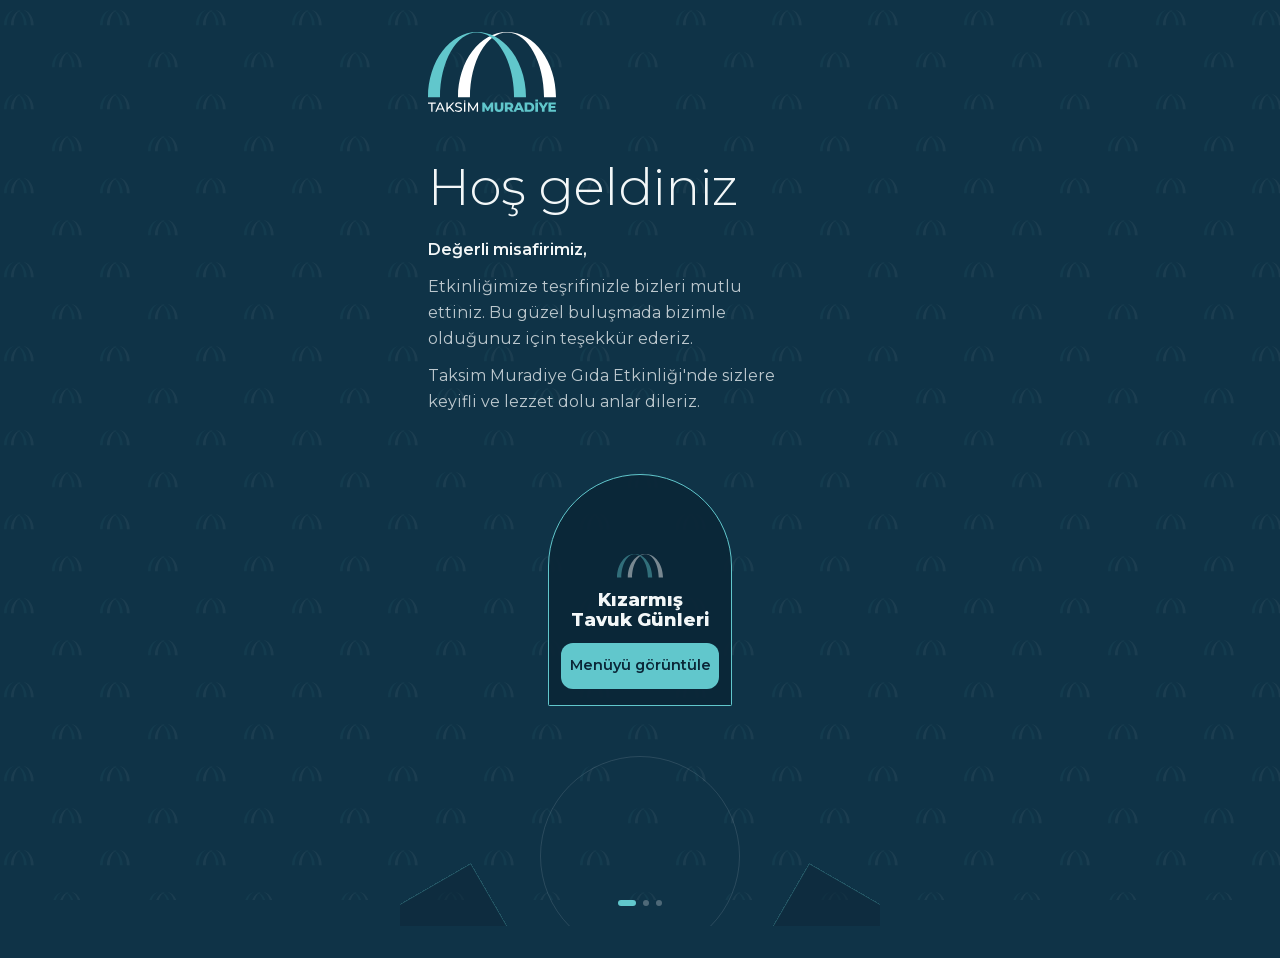
==== commit f25be22a: "Menü yayını 2026-11-20T12:42:48.232Z" ====
--- a/index.html
+++ b/index.html
@@ -1 +1 @@
-<!DOCTYPE html><html lang="tr" class="montserrat_b48547ea-module__hP5xRG__variable"><head><meta charSet="utf-8"/><meta name="viewport" content="width=device-width, initial-scale=1, viewport-fit=cover"/><link rel="preload" href="/_next/static/media/a3264cb69f626630-s.p.2w0lnotpt__ns.woff2" as="font" crossorigin="" type="font/woff2"/><link rel="preload" href="/_next/static/media/a88409fdd7dc121c-s.p.1mvr14jy3vxq7.woff2" as="font" crossorigin="" type="font/woff2"/><link rel="preload" href="/_next/static/media/e8f2fbee2754df70-s.p.1dqa_6e_ad4sj.woff2" as="font" crossorigin="" type="font/woff2"/><link rel="preload" href="/_next/static/media/f12c927eaf7b23c0-s.p.148zpjuoy5uon.woff2" as="font" crossorigin="" type="font/woff2"/><link rel="preload" href="/logo/logo-koyu.svg" as="image" fetchPriority="high"/><link rel="stylesheet" href="/_next/static/chunks/2tcjub5jzeieu.css" data-precedence="next"/><link rel="stylesheet" href="/_next/static/chunks/0ox0sj32-cnjb.css" data-precedence="next"/><link rel="preload" as="script" fetchPriority="low" href="/_next/static/chunks/310vm2bl3xxpt.js"/><script src="/_next/static/chunks/19mx3mg6lkumu.js" async=""></script><script src="/_next/static/chunks/39u3ld3zqxqqm.js" async=""></script><script src="/_next/static/chunks/1eh83f1trsv72.js" async=""></script><script src="/_next/static/chunks/turbopack-1mgspl6rsex3i.js" async=""></script><script src="/_next/static/chunks/3fntmmi971322.js" async=""></script><script src="/_next/static/chunks/2ywuivpjfrbcs.js" async=""></script><meta name="theme-color" content="#0f3347"/><meta name="color-scheme" content="dark"/><title>Taksim Muradiye · Menü</title><meta name="description" content="Taksim Muradiye gıda etkinliği menüsü"/><meta name="application-name" content="Taksim Muradiye"/><link rel="canonical" href="https://taksimmuradiye.github.io"/><meta name="format-detection" content="telephone=no, date=no, address=no, email=no"/><meta property="og:title" content="Taksim Muradiye · Menü"/><meta property="og:description" content="Taksim Muradiye gıda etkinliği menüsü"/><meta property="og:site_name" content="Taksim Muradiye"/><meta property="og:locale" content="tr_TR"/><meta property="og:image" content="https://taksimmuradiye.github.io/logo/paylasim.png"/><meta property="og:image:width" content="1200"/><meta property="og:image:height" content="630"/><meta property="og:image:alt" content="Taksim Muradiye"/><meta property="og:type" content="website"/><meta name="twitter:card" content="summary_large_image"/><meta name="twitter:title" content="Taksim Muradiye · Menü"/><meta name="twitter:description" content="Taksim Muradiye gıda etkinliği menüsü"/><meta name="twitter:image" content="https://taksimmuradiye.github.io/logo/paylasim.png"/><meta name="twitter:image:alt" content="Taksim Muradiye"/><meta name="twitter:image:width" content="1200"/><meta name="twitter:image:height" content="630"/><link rel="icon" href="/logo/isaret.svg" type="image/svg+xml"/><link rel="apple-touch-icon" href="/logo/apple-touch-icon.png"/><meta name="next-size-adjust" content=""/><script src="/_next/static/chunks/0cz1d0mv5g_q7.js" noModule=""></script></head><body><div hidden=""><!--$--><!--/$--></div><div class="centik-perdesi" aria-hidden="true"></div><main class="ana-module__zlLt9W__sayfa"><div class="ana-module__zlLt9W__giris"><img class="ana-module__zlLt9W__logo" src="/logo/logo-koyu.svg" width="128" height="80" alt="Taksim Muradiye" fetchPriority="high" draggable="false"/><h1 class="ana-module__zlLt9W__baslik">Hoş geldiniz</h1><p class="ana-module__zlLt9W__hitap">Değerli misafirimiz,</p><p class="ana-module__zlLt9W__paragraf">Etkinliğimize teşrifinizle bizleri mutlu ettiniz. Bu güzel buluşmada bizimle olduğunuz için teşekkür ederiz.</p><p class="ana-module__zlLt9W__paragraf">Taksim Muradiye Gıda Etkinliği&#x27;nde sizlere keyifli ve lezzet dolu anlar dileriz.</p></div><ul class="ana-module__zlLt9W__konseptler"><li><a class="ana-module__zlLt9W__kart" data-kontrol="true" href="/kizarmis-tavuk-gunleri"><span class="ana-module__zlLt9W__kartAd">Kızarmış Tavuk Günleri</span><span class="ana-module__zlLt9W__buton">Menüyü görüntüle</span></a></li></ul></main><!--$--><!--/$--><script src="/_next/static/chunks/310vm2bl3xxpt.js" id="_R_" async=""></script><script>(self.__next_f=self.__next_f||[]).push([0])</script><script>self.__next_f.push([1,"1:\"$Sreact.fragment\"\n2:I[39756,[\"/_next/static/chunks/3fntmmi971322.js\"],\"default\"]\n3:I[37457,[\"/_next/static/chunks/3fntmmi971322.js\"],\"default\"]\n4:I[22016,[\"/_next/static/chunks/3fntmmi971322.js\",\"/_next/static/chunks/2ywuivpjfrbcs.js\"],\"\"]\n5:I[97367,[\"/_next/static/chunks/3fntmmi971322.js\"],\"OutletBoundary\"]\n6:\"$Sreact.suspense\"\n8:I[97367,[\"/_next/static/chunks/3fntmmi971322.js\"],\"ViewportBoundary\"]\na:I[97367,[\"/_next/static/chunks/3fntmmi971322.js\"],\"MetadataBoundary\"]\nc:I[68027,[\"/_next/static/chunks/3fntmmi971322.js\"],\"default\",1]\n:HL[\"/_next/static/chunks/2tcjub5jzeieu.css\",\"style\"]\n:HL[\"/_next/static/media/a3264cb69f626630-s.p.2w0lnotpt__ns.woff2\",\"font\",{\"crossOrigin\":\"\",\"type\":\"font/woff2\"}]\n:HL[\"/_next/static/media/a88409fdd7dc121c-s.p.1mvr14jy3vxq7.woff2\",\"font\",{\"crossOrigin\":\"\",\"type\":\"font/woff2\"}]\n:HL[\"/_next/static/media/e8f2fbee2754df70-s.p.1dqa_6e_ad4sj.woff2\",\"font\",{\"crossOrigin\":\"\",\"type\":\"font/woff2\"}]\n:HL[\"/_next/static/media/f12c927eaf7b23c0-s.p.148zpjuoy5uon.woff2\",\"font\",{\"crossOrigin\":\"\",\"type\":\"font/woff2\"}]\n:HL[\"/_next/static/chunks/0ox0sj32-cnjb.css\",\"style\"]\n:HL[\"/logo/logo-koyu.svg\",\"image\",{\"fetchPriority\":\"high\"}]\n0:{\"P\":null,\"c\":[\"\",\"\"],\"q\":\"\",\"i\":false,\"f\":[[[\"\",{\"children\":[\"__PAGE__\",{},\"$undefined\",\"$undefined\",4608]},\"$undefined\",\"$undefined\",4624],[[\"$\",\"$1\",\"c\",{\"children\":[[[\"$\",\"link\",\"0\",{\"rel\":\"stylesheet\",\"href\":\"/_next/static/chunks/2tcjub5jzeieu.css\",\"precedence\":\"next\",\"crossOrigin\":\"$undefined\",\"nonce\":\"$undefined\"}],[\"$\",\"script\",\"script-0\",{\"src\":\"/_next/static/chunks/3fntmmi971322.js\",\"async\":true,\"nonce\":\"$undefined\"}]],[\"$\",\"html\",null,{\"lang\":\"tr\",\"className\":\"montserrat_b48547ea-module__hP5xRG__variable\",\"children\":[\"$\",\"body\",null,{\"children\":[[\"$\",\"div\",null,{\"className\":\"centik-perdesi\",\"aria-hidden\":\"true\"}],[\"$\",\"$L2\",null,{\"parallelRouterKey\":\"children\",\"error\":\"$undefined\",\"errorStyles\":\"$undefined\",\"errorScripts\":\"$undefined\",\"template\":[\"$\",\"$L3\",null,{}],\"templateStyles\":\"$undefined\",\"templateScripts\":\"$undefined\",\"notFound\":[[[\"$\",\"title\",null,{\"children\":\"404: This page could not be found.\"}],[\"$\",\"div\",null,{\"style\":{\"fontFamily\":\"system-ui,\\\"Segoe UI\\\",Roboto,Helvetica,Arial,sans-serif,\\\"Apple Color Emoji\\\",\\\"Segoe UI Emoji\\\"\",\"height\":\"100vh\",\"textAlign\":\"center\",\"display\":\"flex\",\"flexDirection\":\"column\",\"alignItems\":\"center\",\"justifyContent\":\"center\"},\"children\":[\"$\",\"div\",null,{\"children\":[[\"$\",\"style\",null,{\"dangerouslySetInnerHTML\":{\"__html\":\"body{color:#000;background:#fff;margin:0}.next-error-h1{border-right:1px solid rgba(0,0,0,.3)}@media (prefers-color-scheme:dark){body{color:#fff;background:#000}.next-error-h1{border-right:1px solid rgba(255,255,255,.3)}}\"}}],[\"$\",\"h1\",null,{\"className\":\"next-error-h1\",\"style\":{\"display\":\"inline-block\",\"margin\":\"0 20px 0 0\",\"padding\":\"0 23px 0 0\",\"fontSize\":24,\"fontWeight\":500,\"verticalAlign\":\"top\",\"lineHeight\":\"49px\"},\"children\":404}],[\"$\",\"div\",null,{\"style\":{\"display\":\"inline-block\"},\"children\":[\"$\",\"h2\",null,{\"style\":{\"fontSize\":14,\"fontWeight\":400,\"lineHeight\":\"49px\",\"margin\":0},\"children\":\"This page could not be found.\"}]}]]}]}]],[]],\"forbidden\":\"$undefined\",\"unauthorized\":\"$undefined\"}]]}]}]]}],{\"children\":[[\"$\",\"$1\",\"c\",{\"children\":[[\"$\",\"main\",null,{\"className\":\"ana-module__zlLt9W__sayfa\",\"children\":[[\"$\",\"div\",null,{\"className\":\"ana-module__zlLt9W__giris\",\"children\":[[\"$\",\"img\",null,{\"className\":\"ana-module__zlLt9W__logo\",\"src\":\"/logo/logo-koyu.svg\",\"width\":128,\"height\":80,\"alt\":\"Taksim Muradiye\",\"fetchPriority\":\"high\",\"draggable\":false}],[\"$\",\"h1\",null,{\"className\":\"ana-module__zlLt9W__baslik\",\"children\":\"Hoş geldiniz\"}],[\"$\",\"p\",null,{\"className\":\"ana-module__zlLt9W__hitap\",\"children\":\"Değerli misafirimiz,\"}],[[\"$\",\"p\",\"Etkinliğimize teşrifinizle bizleri mutlu ettiniz. Bu güzel buluşmada bizimle olduğunuz için teşekkür ederiz.\",{\"className\":\"ana-module__zlLt9W__paragraf\",\"children\":\"Etkinliğimize teşrifinizle bizleri mutlu ettiniz. Bu güzel buluşmada bizimle olduğunuz için teşekkür ederiz.\"}],[\"$\",\"p\",\"Taksim Muradiye Gıda Etkinliği'nde sizlere keyifli ve lezzet dolu anlar dileriz.\",{\"className\":\"ana-module__zlLt9W__paragraf\",\"children\":\"Taksim Muradiye Gıda Etkinliği'nde sizlere keyifli ve lezzet dolu anlar dileriz.\"}]]]}],[\"$\",\"ul\",null,{\"className\":\"ana-module__zlLt9W__konseptler\",\"children\":[[\"$\",\"li\",\"kizarmis-tavuk-gunleri\",{\"children\":[\"$\",\"$L4\",null,{\"href\":\"/kizarmis-tavuk-gunleri\",\"className\":\"ana-module__zlLt9W__kart\",\"data-kontrol\":true,\"children\":[[\"$\",\"span\",null,{\"className\":\"ana-module__zlLt9W__kartAd\",\"children\":\"Kızarmış Tavuk Günleri\"}],[\"$\",\"span\",null,{\"className\":\"ana-module__zlLt9W__buton\",\"children\":\"Menüyü görüntüle\"}]]}]}]]}]]}],[[\"$\",\"link\",\"0\",{\"rel\":\"stylesheet\",\"href\":\"/_next/static/chunks/0ox0sj32-cnjb.css\",\"precedence\":\"next\",\"crossOrigin\":\"$undefined\",\"nonce\":\"$undefined\"}],[\"$\",\"script\",\"script-0\",{\"src\":\"/_next/static/chunks/2ywuivpjfrbcs.js\",\"async\":true,\"nonce\":\"$undefined\"}]],[\"$\",\"$L5\",null,{\"children\":[\"$\",\"$6\",null,{\"name\":\"Next.MetadataOutlet\",\"children\":\"$@7\"}]}]]}],{},null,false,null]},null,false,null],[\"$\",\"$1\",\"h\",{\"children\":[null,[\"$\",\"$L8\",null,{\"children\":\"$L9\"}],[\"$\",\"div\",null,{\"hidden\":true,\"children\":[\"$\",\"$La\",null,{\"children\":[\"$\",\"$6\",null,{\"name\":\"Next.Metadata\",\"children\":\"$Lb\"}]}]}],[\"$\",\"meta\",null,{\"name\":\"next-size-adjust\",\"content\":\"\"}]]}],false]],\"m\":\"$undefined\",\"G\":[\"$c\",[[\"$\",\"link\",\"0\",{\"rel\":\"stylesheet\",\"href\":\"/_next/static/chunks/2tcjub5jzeieu.css\",\"precedence\":\"next\",\"crossOrigin\":\"$undefined\",\"nonce\":\"$undefined\"}]]],\"S\":true,\"h\":null,\"r\":\"$undefined\",\"s\":\"$undefined\",\"a\":\"$undefined\",\"l\":\"$undefined\",\"p\":\"$undefined\",\"d\":\"$undefined\",\"b\":\"q0Iz0rvThcyWQrmA_VMNp\"}\n9:[[\"$\",\"meta\",\"0\",{\"charSet\":\"utf-8\"}],[\"$\",\"meta\",\"1\",{\"name\":\"viewport\",\"content\":\"width=device-width, initial-scale=1, viewport-fit=cover\"}],[\"$\",\"meta\",\"2\",{\"name\":\"theme-color\",\"content\":\"#0f3347\"}],[\"$\",\"meta\",\"3\",{\"name\":\"color-scheme\",\"content\":\"dark\"}]]\nd:I[27201,[\"/_next/static/chunks/3fntmmi971322.js\"],\"IconMark\"]\n7:null\nb:[[\"$\",\"title\",\"0\",{\"children\":\"Taksim Muradiye · Menü\"}],[\"$\",\"meta\",\"1\",{\"name\":\"description\",\"content\":\"Taksim Muradiye gıda etkinliği menüsü\"}],[\"$\",\"meta\",\"2\",{\"name\":\"application-name\",\"content\":\"Taksim Muradiye\"}],[\"$\",\"link\",\"3\",{\"rel\":\"canonical\",\"href\":\"https://taksimmuradiye.github.io\"}],[\"$\",\"meta\",\"4\",{\"name\":\"format-detection\",\"content\":\"telephone=no, date=no, address=no, email=no\"}],[\"$\",\"meta\",\"5\",{\"property\":\"og:title\",\"content\":\"Taksim Muradiye · Menü\"}],[\"$\",\"meta\",\"6\",{\"property\":\"og:description\",\"content\":\"Taksim Muradiye gıda etkinliği menüsü\"}],[\"$\",\"meta\",\"7\",{\"property\":\"og:site_name\",\"content\":\"Taksim Muradiye\"}],[\"$\",\"meta\",\"8\",{\"property\":\"og:locale\",\"content\":\"tr_TR\"}],[\"$\",\"meta\",\"9\",{\"property\":\"og:image\",\"content\":\"https://taksimmuradiye.github.io/logo/paylasim.png\"}],[\"$\",\"meta\",\"10\",{\"property\":\"og:image:width\",\"content\":\"1200\"}],[\"$\",\"meta\",\"11\",{\"property\":\"og:image:height\",\"content\":\"630\"}],[\"$\",\"meta\",\"12\",{\"property\":\"og:image:alt\",\"content\":\"Taksim Muradiye\"}],[\"$\",\"meta\",\"13\",{\"property\":\"og:type\",\"content\":\"website\"}],[\"$\",\"meta\",\"14\",{\"name\":\"twitter:card\",\"content\":\"summary_large_image\"}],[\"$\",\"meta\",\"15\",{\"name\":\"twitter:title\",\"content\":\"Taksim Muradiye · Menü\"}],[\"$\",\"meta\",\"16\",{\"name\":\"twitter:description\",\"content\":\"Taksim Muradiye gıda etkinliği menüsü\"}],[\"$\",\"meta\",\"17\",{\"name\":\"twitter:image\",\"content\":\"https://taksimmuradiye.github.io/logo/paylasim.png\"}],[\"$\",\"meta\",\"18\",{\"name\":\"twitter:image:alt\",\"content\":\"Taksim Muradiye\"}],[\"$\",\"meta\",\"19\",{\"name\":\"twitter:image:width\",\"content\":\"1200\"}],[\"$\",\"meta\",\"20\",{\"name\":\"twitter:image:height\",\"content\":\"630\"}],[\"$\",\"link\",\"21\",{\"rel\":\"icon\",\"href\":\"/logo/isaret.svg\",\"type\":\"image/svg+xml\"}],[\"$\",\"link\",\"22\",{\"rel\":\"apple-touch-icon\",\"href\":\"/logo/apple-touch-icon.png\"}],[\"$\",\"$Ld\",\"23\",{}]]\n"])</script></body></html>+<!DOCTYPE html><html lang="tr" class="montserrat_b48547ea-module__hP5xRG__variable"><head><meta charSet="utf-8"/><meta name="viewport" content="width=device-width, initial-scale=1, viewport-fit=cover"/><link rel="preload" href="/_next/static/media/a3264cb69f626630-s.p.2w0lnotpt__ns.woff2" as="font" crossorigin="" type="font/woff2"/><link rel="preload" href="/_next/static/media/a88409fdd7dc121c-s.p.1mvr14jy3vxq7.woff2" as="font" crossorigin="" type="font/woff2"/><link rel="preload" href="/_next/static/media/e8f2fbee2754df70-s.p.1dqa_6e_ad4sj.woff2" as="font" crossorigin="" type="font/woff2"/><link rel="preload" href="/_next/static/media/f12c927eaf7b23c0-s.p.148zpjuoy5uon.woff2" as="font" crossorigin="" type="font/woff2"/><link rel="preload" href="/logo/logo-koyu.svg" as="image" fetchPriority="high"/><link rel="stylesheet" href="/_next/static/chunks/2tcjub5jzeieu.css" data-precedence="next"/><link rel="stylesheet" href="/_next/static/chunks/1fd5g66ktgs1s.css" data-precedence="next"/><link rel="preload" as="script" fetchPriority="low" href="/_next/static/chunks/310vm2bl3xxpt.js"/><script src="/_next/static/chunks/19mx3mg6lkumu.js" async=""></script><script src="/_next/static/chunks/39u3ld3zqxqqm.js" async=""></script><script src="/_next/static/chunks/1eh83f1trsv72.js" async=""></script><script src="/_next/static/chunks/turbopack-1mgspl6rsex3i.js" async=""></script><script src="/_next/static/chunks/3fntmmi971322.js" async=""></script><script src="/_next/static/chunks/2e9cefcjsoaw_.js" async=""></script><meta name="theme-color" content="#0f3347"/><meta name="color-scheme" content="dark"/><title>Taksim Muradiye · Menü</title><meta name="description" content="Taksim Muradiye gıda etkinliği menüsü"/><meta name="application-name" content="Taksim Muradiye"/><link rel="canonical" href="https://taksimmuradiye.github.io"/><meta name="format-detection" content="telephone=no, date=no, address=no, email=no"/><meta property="og:title" content="Taksim Muradiye · Menü"/><meta property="og:description" content="Taksim Muradiye gıda etkinliği menüsü"/><meta property="og:site_name" content="Taksim Muradiye"/><meta property="og:locale" content="tr_TR"/><meta property="og:image" content="https://taksimmuradiye.github.io/logo/paylasim.png"/><meta property="og:image:width" content="1200"/><meta property="og:image:height" content="630"/><meta property="og:image:alt" content="Taksim Muradiye"/><meta property="og:type" content="website"/><meta name="twitter:card" content="summary_large_image"/><meta name="twitter:title" content="Taksim Muradiye · Menü"/><meta name="twitter:description" content="Taksim Muradiye gıda etkinliği menüsü"/><meta name="twitter:image" content="https://taksimmuradiye.github.io/logo/paylasim.png"/><meta name="twitter:image:alt" content="Taksim Muradiye"/><meta name="twitter:image:width" content="1200"/><meta name="twitter:image:height" content="630"/><link rel="icon" href="/logo/isaret.svg" type="image/svg+xml"/><link rel="apple-touch-icon" href="/logo/apple-touch-icon.png"/><meta name="next-size-adjust" content=""/><script src="/_next/static/chunks/0cz1d0mv5g_q7.js" noModule=""></script></head><body><div hidden=""><!--$--><!--/$--></div><div class="centik-perdesi" aria-hidden="true"></div><main class="ana-module__zlLt9W__sayfa"><div class="ana-module__zlLt9W__giris"><img class="ana-module__zlLt9W__logo" src="/logo/logo-koyu.svg" width="128" height="80" alt="Taksim Muradiye" fetchPriority="high" draggable="false"/><h1 class="ana-module__zlLt9W__baslik">Hoş geldiniz</h1><p class="ana-module__zlLt9W__hitap">Değerli misafirimiz,</p><p class="ana-module__zlLt9W__paragraf">Etkinliğimize teşrifinizle bizleri mutlu ettiniz. Bu güzel buluşmada bizimle olduğunuz için teşekkür ederiz.</p><div class="KonseptParagrafi-module__62PgoG__yigin"><p class="ana-module__zlLt9W__paragraf KonseptParagrafi-module__62PgoG__metin" data-gorunur="true" aria-hidden="false">Taksim Muradiye Gıda Etkinliği&#x27;nde sizlere keyifli ve lezzet dolu anlar dileriz.</p><p class="ana-module__zlLt9W__paragraf KonseptParagrafi-module__62PgoG__metin" data-gorunur="false" aria-hidden="true">Taksim Muradiye giyim reyonunda sizlere keyifli alışverişler dileriz.</p></div></div><div class="ana-module__zlLt9W__tamburAlani"><div class="Tambur-module__BcKTBW__tambur" tabindex="0" role="group" aria-roledescription="döner liste" aria-label="Etkinlikler"><div class="Tambur-module__BcKTBW__eksen" aria-hidden="true"></div><div class="Tambur-module__BcKTBW__halka"><a class="Tambur-module__BcKTBW__oda Tambur-module__BcKTBW__onde" aria-hidden="false" tabindex="0" data-kontrol="true" style="width:184px;height:232px;margin-left:-92px;top:-232px" href="/kizarmis-tavuk-gunleri"><svg class="Tambur-module__BcKTBW__isaret" viewBox="0 0 296.54 151.74" aria-hidden="true" focusable="false"><path fill="#FFFFFF" fill-opacity="1" d="M296.54,151.74h-27.73c-.12-83.17-38.48-150.54-85.8-150.54s-85.68,67.37-85.8,150.54h-27.73C69.48,67.94,120.31,0,183.01,0s113.53,67.94,113.53,151.74Z"></path><path fill="#61C7CC" fill-opacity="1" d="M227.07,151.74h-27.73C199.22,68.57,160.86,1.2,113.54,1.2S27.86,68.57,27.74,151.74H0C0,67.94,50.84,0,113.54,0s113.53,67.94,113.53,151.74Z"></path></svg><span class="Tambur-module__BcKTBW__ic"><span class="Tambur-module__BcKTBW__ad">Kızarmış Tavuk Günleri</span><span class="Tambur-module__BcKTBW__buton">Menüyü görüntüle</span></span></a><a class="Tambur-module__BcKTBW__oda " aria-hidden="true" tabindex="-1" data-kontrol="true" style="width:184px;height:232px;margin-left:-92px;top:-232px" href="/giyim"><svg class="Tambur-module__BcKTBW__isaret" viewBox="0 0 296.54 151.74" aria-hidden="true" focusable="false"><path fill="#FFFFFF" fill-opacity="1" d="M296.54,151.74h-27.73c-.12-83.17-38.48-150.54-85.8-150.54s-85.68,67.37-85.8,150.54h-27.73C69.48,67.94,120.31,0,183.01,0s113.53,67.94,113.53,151.74Z"></path><path fill="#61C7CC" fill-opacity="1" d="M227.07,151.74h-27.73C199.22,68.57,160.86,1.2,113.54,1.2S27.86,68.57,27.74,151.74H0C0,67.94,50.84,0,113.54,0s113.53,67.94,113.53,151.74Z"></path></svg><span class="Tambur-module__BcKTBW__ic"><span class="Tambur-module__BcKTBW__ad">Giyim Reyonu</span><span class="Tambur-module__BcKTBW__buton">Menüyü görüntüle</span></span></a><div class="Tambur-module__BcKTBW__oda " aria-hidden="true" tabindex="-1" data-kontrol="true" style="width:184px;height:232px;margin-left:-92px;top:-232px"><svg class="Tambur-module__BcKTBW__isaret" viewBox="0 0 296.54 151.74" aria-hidden="true" focusable="false"><path fill="#FFFFFF" fill-opacity="1" d="M296.54,151.74h-27.73c-.12-83.17-38.48-150.54-85.8-150.54s-85.68,67.37-85.8,150.54h-27.73C69.48,67.94,120.31,0,183.01,0s113.53,67.94,113.53,151.74Z"></path><path fill="#61C7CC" fill-opacity="1" d="M227.07,151.74h-27.73C199.22,68.57,160.86,1.2,113.54,1.2S27.86,68.57,27.74,151.74H0C0,67.94,50.84,0,113.54,0s113.53,67.94,113.53,151.74Z"></path></svg><span class="Tambur-module__BcKTBW__ic"><span class="Tambur-module__BcKTBW__ad">Orta Asya Lezzetleri</span><span class="Tambur-module__BcKTBW__yakinda">Çok yakında sizlerle</span></span></div></div><div class="Tambur-module__BcKTBW__noktalar" aria-hidden="true"><i class="Tambur-module__BcKTBW__noktaOn"></i><i></i><i></i></div></div></div></main><!--$--><!--/$--><script src="/_next/static/chunks/310vm2bl3xxpt.js" id="_R_" async=""></script><script>(self.__next_f=self.__next_f||[]).push([0])</script><script>self.__next_f.push([1,"1:\"$Sreact.fragment\"\n2:I[39756,[\"/_next/static/chunks/3fntmmi971322.js\"],\"default\"]\n3:I[37457,[\"/_next/static/chunks/3fntmmi971322.js\"],\"default\"]\n4:I[38699,[\"/_next/static/chunks/3fntmmi971322.js\",\"/_next/static/chunks/2e9cefcjsoaw_.js\"],\"KonseptParagrafi\"]\n5:I[63331,[\"/_next/static/chunks/3fntmmi971322.js\",\"/_next/static/chunks/2e9cefcjsoaw_.js\"],\"Tambur\"]\n6:I[97367,[\"/_next/static/chunks/3fntmmi971322.js\"],\"OutletBoundary\"]\n7:\"$Sreact.suspense\"\n9:I[97367,[\"/_next/static/chunks/3fntmmi971322.js\"],\"ViewportBoundary\"]\nb:I[97367,[\"/_next/static/chunks/3fntmmi971322.js\"],\"MetadataBoundary\"]\nd:I[68027,[\"/_next/static/chunks/3fntmmi971322.js\"],\"default\",1]\n:HL[\"/_next/static/chunks/2tcjub5jzeieu.css\",\"style\"]\n:HL[\"/_next/static/media/a3264cb69f626630-s.p.2w0lnotpt__ns.woff2\",\"font\",{\"crossOrigin\":\"\",\"type\":\"font/woff2\"}]\n:HL[\"/_next/static/media/a88409fdd7dc121c-s.p.1mvr14jy3vxq7.woff2\",\"font\",{\"crossOrigin\":\"\",\"type\":\"font/woff2\"}]\n:HL[\"/_next/static/media/e8f2fbee2754df70-s.p.1dqa_6e_ad4sj.woff2\",\"font\",{\"crossOrigin\":\"\",\"type\":\"font/woff2\"}]\n:HL[\"/_next/static/media/f12c927eaf7b23c0-s.p.148zpjuoy5uon.woff2\",\"font\",{\"crossOrigin\":\"\",\"type\":\"font/woff2\"}]\n:HL[\"/_next/static/chunks/1fd5g66ktgs1s.css\",\"style\"]\n:HL[\"/logo/logo-koyu.svg\",\"image\",{\"fetchPriority\":\"high\"}]\n0:{\"P\":null,\"c\":[\"\",\"\"],\"q\":\"\",\"i\":false,\"f\":[[[\"\",{\"children\":[\"__PAGE__\",{},\"$undefined\",\"$undefined\",4608]},\"$undefined\",\"$undefined\",4624],[[\"$\",\"$1\",\"c\",{\"children\":[[[\"$\",\"link\",\"0\",{\"rel\":\"stylesheet\",\"href\":\"/_next/static/chunks/2tcjub5jzeieu.css\",\"precedence\":\"next\",\"crossOrigin\":\"$undefined\",\"nonce\":\"$undefined\"}],[\"$\",\"script\",\"script-0\",{\"src\":\"/_next/static/chunks/3fntmmi971322.js\",\"async\":true,\"nonce\":\"$undefined\"}]],[\"$\",\"html\",null,{\"lang\":\"tr\",\"className\":\"montserrat_b48547ea-module__hP5xRG__variable\",\"children\":[\"$\",\"body\",null,{\"children\":[[\"$\",\"div\",null,{\"className\":\"centik-perdesi\",\"aria-hidden\":\"true\"}],[\"$\",\"$L2\",null,{\"parallelRouterKey\":\"children\",\"error\":\"$undefined\",\"errorStyles\":\"$undefined\",\"errorScripts\":\"$undefined\",\"template\":[\"$\",\"$L3\",null,{}],\"templateStyles\":\"$undefined\",\"templateScripts\":\"$undefined\",\"notFound\":[[[\"$\",\"title\",null,{\"children\":\"404: This page could not be found.\"}],[\"$\",\"div\",null,{\"style\":{\"fontFamily\":\"system-ui,\\\"Segoe UI\\\",Roboto,Helvetica,Arial,sans-serif,\\\"Apple Color Emoji\\\",\\\"Segoe UI Emoji\\\"\",\"height\":\"100vh\",\"textAlign\":\"center\",\"display\":\"flex\",\"flexDirection\":\"column\",\"alignItems\":\"center\",\"justifyContent\":\"center\"},\"children\":[\"$\",\"div\",null,{\"children\":[[\"$\",\"style\",null,{\"dangerouslySetInnerHTML\":{\"__html\":\"body{color:#000;background:#fff;margin:0}.next-error-h1{border-right:1px solid rgba(0,0,0,.3)}@media (prefers-color-scheme:dark){body{color:#fff;background:#000}.next-error-h1{border-right:1px solid rgba(255,255,255,.3)}}\"}}],[\"$\",\"h1\",null,{\"className\":\"next-error-h1\",\"style\":{\"display\":\"inline-block\",\"margin\":\"0 20px 0 0\",\"padding\":\"0 23px 0 0\",\"fontSize\":24,\"fontWeight\":500,\"verticalAlign\":\"top\",\"lineHeight\":\"49px\"},\"children\":404}],[\"$\",\"div\",null,{\"style\":{\"display\":\"inline-block\"},\"children\":[\"$\",\"h2\",null,{\"style\":{\"fontSize\":14,\"fontWeight\":400,\"lineHeight\":\"49px\",\"margin\":0},\"children\":\"This page could not be found.\"}]}]]}]}]],[]],\"forbidden\":\"$undefined\",\"unauthorized\":\"$undefined\"}]]}]}]]}],{\"children\":[[\"$\",\"$1\",\"c\",{\"children\":[[\"$\",\"main\",null,{\"className\":\"ana-module__zlLt9W__sayfa\",\"children\":[[\"$\",\"div\",null,{\"className\":\"ana-module__zlLt9W__giris\",\"children\":[[\"$\",\"img\",null,{\"className\":\"ana-module__zlLt9W__logo\",\"src\":\"/logo/logo-koyu.svg\",\"width\":128,\"height\":80,\"alt\":\"Taksim Muradiye\",\"fetchPriority\":\"high\",\"draggable\":false}],[\"$\",\"h1\",null,{\"className\":\"ana-module__zlLt9W__baslik\",\"children\":\"Hoş geldiniz\"}],[\"$\",\"p\",null,{\"className\":\"ana-module__zlLt9W__hitap\",\"children\":\"Değerli misafirimiz,\"}],[[\"$\",\"p\",\"Etkinliğimize teşrifinizle bizleri mutlu ettiniz. Bu güzel buluşmada bizimle olduğunuz için teşekkür ederiz.\",{\"className\":\"ana-module__zlLt9W__paragraf\",\"children\":\"Etkinliğimize teşrifinizle bizleri mutlu ettiniz. Bu güzel buluşmada bizimle olduğunuz için teşekkür ederiz.\"}]],[\"$\",\"$L4\",null,{\"className\":\"ana-module__zlLt9W__paragraf\",\"metinler\":[{\"id\":\"kizarmis-tavuk-gunleri\",\"metin\":\"Taksim Muradiye Gıda Etkinliği'nde sizlere keyifli ve lezzet dolu anlar dileriz.\"},{\"id\":\"giyim\",\"metin\":\"Taksim Muradiye giyim reyonunda sizlere keyifli alışverişler dileriz.\"}]}]]}],[\"$\",\"div\",null,{\"className\":\"ana-module__zlLt9W__tamburAlani\",\"children\":[\"$\",\"$L5\",null,{\"ogeler\":[{\"id\":\"kizarmis-tavuk-gunleri\",\"ad\":\"Kızarmış Tavuk Günleri\",\"href\":\"/kizarmis-tavuk-gunleri\"},{\"id\":\"giyim\",\"ad\":\"Giyim Reyonu\",\"href\":\"/giyim\"},{\"id\":\"orta-asya-lezzetleri\",\"ad\":\"Orta Asya Lezzetleri\",\"href\":\"$undefined\"}],\"menuButonu\":\"Menüyü görüntüle\",\"yakindaYazisi\":\"Çok yakında sizlerle\"}]}]]}],[[\"$\",\"link\",\"0\",{\"rel\":\"stylesheet\",\"href\":\"/_next/static/chunks/1fd5g66ktgs1s.css\",\"precedence\":\"next\",\"crossOrigin\":\"$undefined\",\"nonce\":\"$undefined\"}],[\"$\",\"script\",\"script-0\",{\"src\":\"/_next/static/chunks/2e9cefcjsoaw_.js\",\"async\":true,\"nonce\":\"$undefined\"}]],[\"$\",\"$L6\",null,{\"children\":[\"$\",\"$7\",null,{\"name\":\"Next.MetadataOutlet\",\"children\":\"$@8\"}]}]]}],{},null,false,null]},null,false,null],[\"$\",\"$1\",\"h\",{\"children\":[null,[\"$\",\"$L9\",null,{\"children\":\"$La\"}],[\"$\",\"div\",null,{\"hidden\":true,\"children\":[\"$\",\"$Lb\",null,{\"children\":[\"$\",\"$7\",null,{\"name\":\"Next.Metadata\",\"children\":\"$Lc\"}]}]}],[\"$\",\"meta\",null,{\"name\":\"next-size-adjust\",\"content\":\"\"}]]}],false]],\"m\":\"$undefined\",\"G\":[\"$d\",[[\"$\",\"link\",\"0\",{\"rel\":\"stylesheet\",\"href\":\"/_next/static/chunks/2tcjub5jzeieu.css\",\"precedence\":\"next\",\"crossOrigin\":\"$undefined\",\"nonce\":\"$undefined\"}]]],\"S\":true,\"h\":null,\"r\":\"$undefined\",\"s\":\"$undefined\",\"a\":\"$undefined\",\"l\":\"$undefined\",\"p\":\"$undefined\",\"d\":\"$undefined\",\"b\":\"tr8fgdlLmlFQv4Yyba_xo\"}\na:[[\"$\",\"meta\",\"0\",{\"charSet\":\"utf-8\"}],[\"$\",\"meta\",\"1\",{\"name\":\"viewport\",\"content\":\"width=device-width, initial-scale=1, viewport-fit=cover\"}],[\"$\",\"meta\",\"2\",{\"name\":\"theme-color\",\"content\":\"#0f3347\"}],[\"$\",\"meta\",\"3\",{\"name\":\"color-scheme\",\"content\":\"dark\"}]]\ne:I[27201,[\"/_next/static/chunks/3fntmmi971322.js\"],\"IconMark\"]\n8:null\nc:[[\"$\",\"title\",\"0\",{\"children\":\"Taksim Muradiye · Menü\"}],[\"$\",\"meta\",\"1\",{\"name\":\"description\",\"content\":\"Taksim Muradiye gıda etkinliği menüsü\"}],[\"$\",\"meta\",\"2\",{\"name\":\"application-name\",\"content\":\"Taksim Muradiye\"}],[\"$\",\"link\",\"3\",{\"rel\":\"canonical\",\"href\":\"https://taksimmuradiye.github.io\"}],[\"$\",\"meta\",\"4\",{\"name\":\"format-detection\",\"content\":\"telephone=no, date=no, address=no, email=no\"}],[\"$\",\"meta\",\"5\",{\"property\":\"og:title\",\"content\":\"Taksim Muradiye · Menü\"}],[\"$\",\"meta\",\"6\",{\"property\":\"og:description\",\"content\":\"Taksim Muradiye gıda etkinliği menüsü\"}],[\"$\",\"meta\",\"7\",{\"property\":\"og:site_name\",\"content\":\"Taksim Muradiye\"}],[\"$\",\"meta\",\"8\",{\"property\":\"og:locale\",\"content\":\"tr_TR\"}],[\"$\",\"meta\",\"9\",{\"property\":\"og:image\",\"content\":\"https://taksimmuradiye.github.io/logo/paylasim.png\"}],[\"$\",\"meta\",\"10\",{\"property\":\"og:image:width\",\"content\":\"1200\"}],[\"$\",\"meta\",\"11\",{\"property\":\"og:image:height\",\"content\":\"630\"}],[\"$\",\"meta\",\"12\",{\"property\":\"og:image:alt\",\"content\":\"Taksim Muradiye\"}],[\"$\",\"meta\",\"13\",{\"property\":\"og:type\",\"content\":\"website\"}],[\"$\",\"meta\",\"14\",{\"name\":\"twitter:card\",\"content\":\"summary_large_image\"}],[\"$\",\"meta\",\"15\",{\"name\":\"twitter:title\",\"content\":\"Taksim Muradiye · Menü\"}],[\"$\",\"meta\",\"16\",{\"name\":\"twitter:description\",\"content\":\"Taksim Muradiye gıda etkinliği menüsü\"}],[\"$\",\"meta\",\"17\",{\"name\":\"twitter:image\",\"content\":\"https://taksimmuradiye.github.io/logo/paylasim.png\"}],[\"$\",\"meta\",\"18\",{\"name\":\"twitter:image:alt\",\"content\":\"Taksim Muradiye\"}],[\"$\",\"meta\",\"19\",{\"name\":\"twitter:image:width\",\"content\":\"1200\"}],[\"$\",\"meta\",\"20\",{\"name\":\"twitter:image:height\",\"content\":\"630\"}],[\"$\",\"link\",\"21\",{\"rel\":\"icon\",\"href\":\"/logo/isaret.svg\",\"type\":\"image/svg+xml\"}],[\"$\",\"link\",\"22\",{\"rel\":\"apple-touch-icon\",\"href\":\"/logo/apple-touch-icon.png\"}],[\"$\",\"$Le\",\"23\",{}]]\n"])</script></body></html>
--- a/_next/static/chunks/1fd5g66ktgs1s.css
+++ b/_next/static/chunks/1fd5g66ktgs1s.css
@@ -0,0 +1,3 @@
+.KonseptParagrafi-module__62PgoG__yigin{display:grid}.KonseptParagrafi-module__62PgoG__metin{opacity:0;visibility:hidden;transition:opacity var(--sure-durum) var(--egri), visibility 0s linear var(--sure-durum);grid-area:1/1}.KonseptParagrafi-module__62PgoG__metin[data-gorunur=true]{opacity:1;visibility:visible;transition:opacity var(--sure-durum) var(--egri)}@media (prefers-reduced-motion:reduce){.KonseptParagrafi-module__62PgoG__metin,.KonseptParagrafi-module__62PgoG__metin[data-gorunur=true]{transition:none}}
+.Tambur-module__BcKTBW__tambur{height:488px;margin-inline:calc(-1 * (var(--kenar) + 8px));touch-action:pan-y;-webkit-user-select:none;user-select:none;outline:none;position:relative;overflow:hidden}.Tambur-module__BcKTBW__tambur:focus-visible{outline:2px solid var(--turkuaz);outline-offset:-4px;border-radius:var(--kose)}.Tambur-module__BcKTBW__halka{width:0;height:0;position:absolute;top:calc(100% - 70px);left:50%}.Tambur-module__BcKTBW__eksen{border:1px solid var(--cizgi);border-radius:50%;width:200px;height:200px;margin-left:-100px;position:absolute;top:calc(100% - 170px);left:50%}.Tambur-module__BcKTBW__oda{text-align:center;border:1px solid var(--turkuaz-cizgi);border-radius:999px 999px var(--kose) var(--kose);transform-origin:50% 100%;will-change:transform, opacity;-webkit-touch-callout:none;transition:border-color var(--sure-durum) var(--egri);background:#0b2738f0;flex-direction:column;justify-content:flex-end;align-items:center;padding:0 12px 16px;display:flex;position:absolute;left:0}.Tambur-module__BcKTBW__onde{border-color:var(--turkuaz)}.Tambur-module__BcKTBW__isaret{opacity:.45;width:46px;height:auto;margin-bottom:12px}.Tambur-module__BcKTBW__ic{transition:opacity var(--sure-durum) var(--egri);flex-direction:column;align-self:stretch;align-items:center;display:flex}.Tambur-module__BcKTBW__oda:not(.Tambur-module__BcKTBW__onde) .Tambur-module__BcKTBW__ic{opacity:0}.Tambur-module__BcKTBW__ad{text-wrap:balance;overflow-wrap:anywhere;font-size:18px;font-weight:800;line-height:1.15}.Tambur-module__BcKTBW__buton{background:var(--turkuaz);min-height:46px;color:var(--lacivert-derin);transition:background-color var(--sure-durum) var(--egri);border-radius:12px;align-self:stretch;place-items:center;margin-top:12px;padding:0 8px;font-size:14.5px;font-weight:600;display:grid}.Tambur-module__BcKTBW__onde:active .Tambur-module__BcKTBW__buton{background:#7ad3d7}.Tambur-module__BcKTBW__yakinda{color:var(--turkuaz);margin-top:8px;font-size:13px}@media (hover:hover) and (pointer:fine){.Tambur-module__BcKTBW__tambur{cursor:grab}.Tambur-module__BcKTBW__tambur:active{cursor:grabbing}.Tambur-module__BcKTBW__onde:hover .Tambur-module__BcKTBW__buton{background:#7ad3d7}}.Tambur-module__BcKTBW__noktalar{pointer-events:none;justify-content:center;gap:7px;display:flex;position:absolute;bottom:20px;left:0;right:0}.Tambur-module__BcKTBW__noktalar i{width:6px;height:6px;transition:width var(--sure-durum) var(--egri), background-color var(--sure-durum) var(--egri);background:#f3f7f847;border-radius:3px}.Tambur-module__BcKTBW__noktalar .Tambur-module__BcKTBW__noktaOn{background:var(--turkuaz);width:18px}
+.ana-module__zlLt9W__sayfa{width:100%;min-height:100svh;max-width:calc(440px + 2 * var(--kenar));padding:calc(var(--guvenli-ust) + var(--b8)) calc(var(--kenar) + 8px + var(--guvenli-sag)) calc(var(--guvenli-alt) + var(--b8)) calc(var(--kenar) + 8px + var(--guvenli-sol));flex-direction:column;justify-content:center;margin:0 auto;display:flex}.ana-module__zlLt9W__giris{animation:ana-module__zlLt9W__belir .52s var(--egri) both}@keyframes ana-module__zlLt9W__belir{0%{opacity:0;transform:translateY(8px)}}.ana-module__zlLt9W__logo{width:128px;height:auto}.ana-module__zlLt9W__baslik{margin-top:var(--b12);letter-spacing:-.015em;font-size:clamp(30px,12vw,52px);font-weight:300;line-height:1.04}.ana-module__zlLt9W__hitap{margin-top:var(--b6);font-size:16px;font-weight:600}.ana-module__zlLt9W__paragraf{margin-top:var(--b3);max-width:34ch;color:var(--yazi-2);text-wrap:pretty;font-size:16px;line-height:1.6}.ana-module__zlLt9W__konseptler{padding:var(--b12) 0 0;gap:var(--b4);margin:0;list-style:none;display:grid}.ana-module__zlLt9W__kart{text-align:center;padding:var(--b16) var(--b6) var(--b6);border:1px solid var(--turkuaz-cizgi);border-radius:999px 999px var(--kose) var(--kose);transition:transform var(--sure-basma) var(--egri), border-color var(--sure-durum) var(--egri);background:#0b273899;flex-direction:column;align-items:center;display:flex}.ana-module__zlLt9W__kartAd{text-wrap:balance;overflow-wrap:anywhere;max-width:14ch;font-size:24px;font-weight:800;line-height:1.15}.ana-module__zlLt9W__buton{min-height:52px;margin-top:var(--b6);padding:0 var(--b5);border-radius:var(--kose);background:var(--turkuaz);color:var(--lacivert-derin);transition:background-color var(--sure-durum) var(--egri);justify-content:center;align-self:stretch;align-items:center;font-size:16px;font-weight:600;display:flex}.ana-module__zlLt9W__kart:active{transform:scale(.98)}.ana-module__zlLt9W__kart:active .ana-module__zlLt9W__buton{background:#7ad3d7}@media (hover:hover) and (pointer:fine){.ana-module__zlLt9W__kart:hover{border-color:var(--turkuaz)}.ana-module__zlLt9W__kart:hover .ana-module__zlLt9W__buton{background:#7ad3d7}}.ana-module__zlLt9W__tamburAlani{margin-top:var(--b6)}
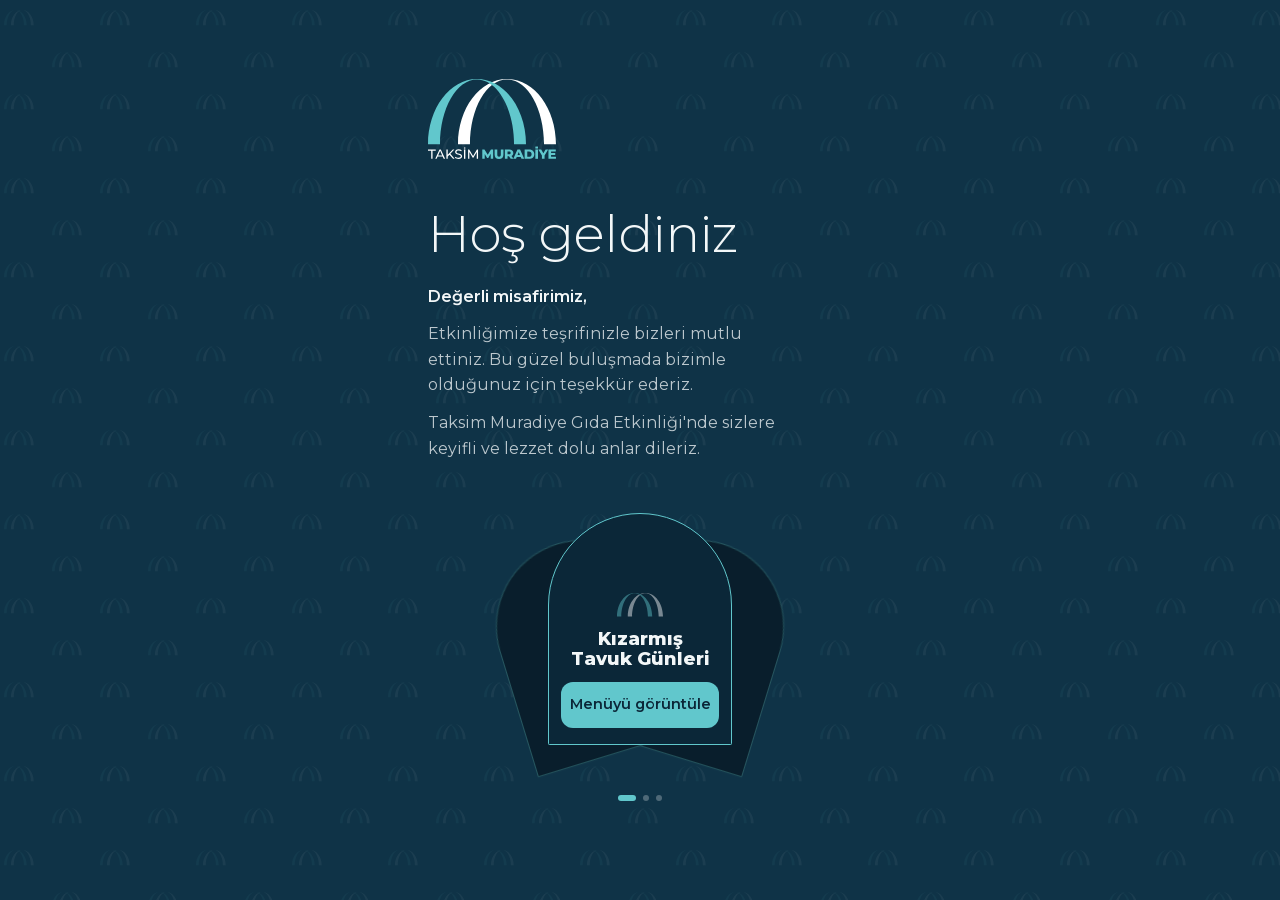
==== commit 081f9d4d: "Menü yayını 2026-11-20T13:12:07.883Z" ====
--- a/index.html
+++ b/index.html
@@ -1 +1 @@
-<!DOCTYPE html><html lang="tr" class="montserrat_b48547ea-module__hP5xRG__variable"><head><meta charSet="utf-8"/><meta name="viewport" content="width=device-width, initial-scale=1, viewport-fit=cover"/><link rel="preload" href="/_next/static/media/a3264cb69f626630-s.p.2w0lnotpt__ns.woff2" as="font" crossorigin="" type="font/woff2"/><link rel="preload" href="/_next/static/media/a88409fdd7dc121c-s.p.1mvr14jy3vxq7.woff2" as="font" crossorigin="" type="font/woff2"/><link rel="preload" href="/_next/static/media/e8f2fbee2754df70-s.p.1dqa_6e_ad4sj.woff2" as="font" crossorigin="" type="font/woff2"/><link rel="preload" href="/_next/static/media/f12c927eaf7b23c0-s.p.148zpjuoy5uon.woff2" as="font" crossorigin="" type="font/woff2"/><link rel="preload" href="/logo/logo-koyu.svg" as="image" fetchPriority="high"/><link rel="stylesheet" href="/_next/static/chunks/2tcjub5jzeieu.css" data-precedence="next"/><link rel="stylesheet" href="/_next/static/chunks/1fd5g66ktgs1s.css" data-precedence="next"/><link rel="preload" as="script" fetchPriority="low" href="/_next/static/chunks/310vm2bl3xxpt.js"/><script src="/_next/static/chunks/19mx3mg6lkumu.js" async=""></script><script src="/_next/static/chunks/39u3ld3zqxqqm.js" async=""></script><script src="/_next/static/chunks/1eh83f1trsv72.js" async=""></script><script src="/_next/static/chunks/turbopack-1mgspl6rsex3i.js" async=""></script><script src="/_next/static/chunks/3fntmmi971322.js" async=""></script><script src="/_next/static/chunks/2e9cefcjsoaw_.js" async=""></script><meta name="theme-color" content="#0f3347"/><meta name="color-scheme" content="dark"/><title>Taksim Muradiye · Menü</title><meta name="description" content="Taksim Muradiye gıda etkinliği menüsü"/><meta name="application-name" content="Taksim Muradiye"/><link rel="canonical" href="https://taksimmuradiye.github.io"/><meta name="format-detection" content="telephone=no, date=no, address=no, email=no"/><meta property="og:title" content="Taksim Muradiye · Menü"/><meta property="og:description" content="Taksim Muradiye gıda etkinliği menüsü"/><meta property="og:site_name" content="Taksim Muradiye"/><meta property="og:locale" content="tr_TR"/><meta property="og:image" content="https://taksimmuradiye.github.io/logo/paylasim.png"/><meta property="og:image:width" content="1200"/><meta property="og:image:height" content="630"/><meta property="og:image:alt" content="Taksim Muradiye"/><meta property="og:type" content="website"/><meta name="twitter:card" content="summary_large_image"/><meta name="twitter:title" content="Taksim Muradiye · Menü"/><meta name="twitter:description" content="Taksim Muradiye gıda etkinliği menüsü"/><meta name="twitter:image" content="https://taksimmuradiye.github.io/logo/paylasim.png"/><meta name="twitter:image:alt" content="Taksim Muradiye"/><meta name="twitter:image:width" content="1200"/><meta name="twitter:image:height" content="630"/><link rel="icon" href="/logo/isaret.svg" type="image/svg+xml"/><link rel="apple-touch-icon" href="/logo/apple-touch-icon.png"/><meta name="next-size-adjust" content=""/><script src="/_next/static/chunks/0cz1d0mv5g_q7.js" noModule=""></script></head><body><div hidden=""><!--$--><!--/$--></div><div class="centik-perdesi" aria-hidden="true"></div><main class="ana-module__zlLt9W__sayfa"><div class="ana-module__zlLt9W__giris"><img class="ana-module__zlLt9W__logo" src="/logo/logo-koyu.svg" width="128" height="80" alt="Taksim Muradiye" fetchPriority="high" draggable="false"/><h1 class="ana-module__zlLt9W__baslik">Hoş geldiniz</h1><p class="ana-module__zlLt9W__hitap">Değerli misafirimiz,</p><p class="ana-module__zlLt9W__paragraf">Etkinliğimize teşrifinizle bizleri mutlu ettiniz. Bu güzel buluşmada bizimle olduğunuz için teşekkür ederiz.</p><div class="KonseptParagrafi-module__62PgoG__yigin"><p class="ana-module__zlLt9W__paragraf KonseptParagrafi-module__62PgoG__metin" data-gorunur="true" aria-hidden="false">Taksim Muradiye Gıda Etkinliği&#x27;nde sizlere keyifli ve lezzet dolu anlar dileriz.</p><p class="ana-module__zlLt9W__paragraf KonseptParagrafi-module__62PgoG__metin" data-gorunur="false" aria-hidden="true">Taksim Muradiye giyim reyonunda sizlere keyifli alışverişler dileriz.</p></div></div><div class="ana-module__zlLt9W__tamburAlani"><div class="Tambur-module__BcKTBW__tambur" tabindex="0" role="group" aria-roledescription="döner liste" aria-label="Etkinlikler"><div class="Tambur-module__BcKTBW__eksen" aria-hidden="true"></div><div class="Tambur-module__BcKTBW__halka"><a class="Tambur-module__BcKTBW__oda Tambur-module__BcKTBW__onde" aria-hidden="false" tabindex="0" data-kontrol="true" style="width:184px;height:232px;margin-left:-92px;top:-232px" href="/kizarmis-tavuk-gunleri"><svg class="Tambur-module__BcKTBW__isaret" viewBox="0 0 296.54 151.74" aria-hidden="true" focusable="false"><path fill="#FFFFFF" fill-opacity="1" d="M296.54,151.74h-27.73c-.12-83.17-38.48-150.54-85.8-150.54s-85.68,67.37-85.8,150.54h-27.73C69.48,67.94,120.31,0,183.01,0s113.53,67.94,113.53,151.74Z"></path><path fill="#61C7CC" fill-opacity="1" d="M227.07,151.74h-27.73C199.22,68.57,160.86,1.2,113.54,1.2S27.86,68.57,27.74,151.74H0C0,67.94,50.84,0,113.54,0s113.53,67.94,113.53,151.74Z"></path></svg><span class="Tambur-module__BcKTBW__ic"><span class="Tambur-module__BcKTBW__ad">Kızarmış Tavuk Günleri</span><span class="Tambur-module__BcKTBW__buton">Menüyü görüntüle</span></span></a><a class="Tambur-module__BcKTBW__oda " aria-hidden="true" tabindex="-1" data-kontrol="true" style="width:184px;height:232px;margin-left:-92px;top:-232px" href="/giyim"><svg class="Tambur-module__BcKTBW__isaret" viewBox="0 0 296.54 151.74" aria-hidden="true" focusable="false"><path fill="#FFFFFF" fill-opacity="1" d="M296.54,151.74h-27.73c-.12-83.17-38.48-150.54-85.8-150.54s-85.68,67.37-85.8,150.54h-27.73C69.48,67.94,120.31,0,183.01,0s113.53,67.94,113.53,151.74Z"></path><path fill="#61C7CC" fill-opacity="1" d="M227.07,151.74h-27.73C199.22,68.57,160.86,1.2,113.54,1.2S27.86,68.57,27.74,151.74H0C0,67.94,50.84,0,113.54,0s113.53,67.94,113.53,151.74Z"></path></svg><span class="Tambur-module__BcKTBW__ic"><span class="Tambur-module__BcKTBW__ad">Giyim Reyonu</span><span class="Tambur-module__BcKTBW__buton">Menüyü görüntüle</span></span></a><div class="Tambur-module__BcKTBW__oda " aria-hidden="true" tabindex="-1" data-kontrol="true" style="width:184px;height:232px;margin-left:-92px;top:-232px"><svg class="Tambur-module__BcKTBW__isaret" viewBox="0 0 296.54 151.74" aria-hidden="true" focusable="false"><path fill="#FFFFFF" fill-opacity="1" d="M296.54,151.74h-27.73c-.12-83.17-38.48-150.54-85.8-150.54s-85.68,67.37-85.8,150.54h-27.73C69.48,67.94,120.31,0,183.01,0s113.53,67.94,113.53,151.74Z"></path><path fill="#61C7CC" fill-opacity="1" d="M227.07,151.74h-27.73C199.22,68.57,160.86,1.2,113.54,1.2S27.86,68.57,27.74,151.74H0C0,67.94,50.84,0,113.54,0s113.53,67.94,113.53,151.74Z"></path></svg><span class="Tambur-module__BcKTBW__ic"><span class="Tambur-module__BcKTBW__ad">Orta Asya Lezzetleri</span><span class="Tambur-module__BcKTBW__yakinda">Çok yakında sizlerle</span></span></div></div><div class="Tambur-module__BcKTBW__noktalar" aria-hidden="true"><i class="Tambur-module__BcKTBW__noktaOn"></i><i></i><i></i></div></div></div></main><!--$--><!--/$--><script src="/_next/static/chunks/310vm2bl3xxpt.js" id="_R_" async=""></script><script>(self.__next_f=self.__next_f||[]).push([0])</script><script>self.__next_f.push([1,"1:\"$Sreact.fragment\"\n2:I[39756,[\"/_next/static/chunks/3fntmmi971322.js\"],\"default\"]\n3:I[37457,[\"/_next/static/chunks/3fntmmi971322.js\"],\"default\"]\n4:I[38699,[\"/_next/static/chunks/3fntmmi971322.js\",\"/_next/static/chunks/2e9cefcjsoaw_.js\"],\"KonseptParagrafi\"]\n5:I[63331,[\"/_next/static/chunks/3fntmmi971322.js\",\"/_next/static/chunks/2e9cefcjsoaw_.js\"],\"Tambur\"]\n6:I[97367,[\"/_next/static/chunks/3fntmmi971322.js\"],\"OutletBoundary\"]\n7:\"$Sreact.suspense\"\n9:I[97367,[\"/_next/static/chunks/3fntmmi971322.js\"],\"ViewportBoundary\"]\nb:I[97367,[\"/_next/static/chunks/3fntmmi971322.js\"],\"MetadataBoundary\"]\nd:I[68027,[\"/_next/static/chunks/3fntmmi971322.js\"],\"default\",1]\n:HL[\"/_next/static/chunks/2tcjub5jzeieu.css\",\"style\"]\n:HL[\"/_next/static/media/a3264cb69f626630-s.p.2w0lnotpt__ns.woff2\",\"font\",{\"crossOrigin\":\"\",\"type\":\"font/woff2\"}]\n:HL[\"/_next/static/media/a88409fdd7dc121c-s.p.1mvr14jy3vxq7.woff2\",\"font\",{\"crossOrigin\":\"\",\"type\":\"font/woff2\"}]\n:HL[\"/_next/static/media/e8f2fbee2754df70-s.p.1dqa_6e_ad4sj.woff2\",\"font\",{\"crossOrigin\":\"\",\"type\":\"font/woff2\"}]\n:HL[\"/_next/static/media/f12c927eaf7b23c0-s.p.148zpjuoy5uon.woff2\",\"font\",{\"crossOrigin\":\"\",\"type\":\"font/woff2\"}]\n:HL[\"/_next/static/chunks/1fd5g66ktgs1s.css\",\"style\"]\n:HL[\"/logo/logo-koyu.svg\",\"image\",{\"fetchPriority\":\"high\"}]\n0:{\"P\":null,\"c\":[\"\",\"\"],\"q\":\"\",\"i\":false,\"f\":[[[\"\",{\"children\":[\"__PAGE__\",{},\"$undefined\",\"$undefined\",4608]},\"$undefined\",\"$undefined\",4624],[[\"$\",\"$1\",\"c\",{\"children\":[[[\"$\",\"link\",\"0\",{\"rel\":\"stylesheet\",\"href\":\"/_next/static/chunks/2tcjub5jzeieu.css\",\"precedence\":\"next\",\"crossOrigin\":\"$undefined\",\"nonce\":\"$undefined\"}],[\"$\",\"script\",\"script-0\",{\"src\":\"/_next/static/chunks/3fntmmi971322.js\",\"async\":true,\"nonce\":\"$undefined\"}]],[\"$\",\"html\",null,{\"lang\":\"tr\",\"className\":\"montserrat_b48547ea-module__hP5xRG__variable\",\"children\":[\"$\",\"body\",null,{\"children\":[[\"$\",\"div\",null,{\"className\":\"centik-perdesi\",\"aria-hidden\":\"true\"}],[\"$\",\"$L2\",null,{\"parallelRouterKey\":\"children\",\"error\":\"$undefined\",\"errorStyles\":\"$undefined\",\"errorScripts\":\"$undefined\",\"template\":[\"$\",\"$L3\",null,{}],\"templateStyles\":\"$undefined\",\"templateScripts\":\"$undefined\",\"notFound\":[[[\"$\",\"title\",null,{\"children\":\"404: This page could not be found.\"}],[\"$\",\"div\",null,{\"style\":{\"fontFamily\":\"system-ui,\\\"Segoe UI\\\",Roboto,Helvetica,Arial,sans-serif,\\\"Apple Color Emoji\\\",\\\"Segoe UI Emoji\\\"\",\"height\":\"100vh\",\"textAlign\":\"center\",\"display\":\"flex\",\"flexDirection\":\"column\",\"alignItems\":\"center\",\"justifyContent\":\"center\"},\"children\":[\"$\",\"div\",null,{\"children\":[[\"$\",\"style\",null,{\"dangerouslySetInnerHTML\":{\"__html\":\"body{color:#000;background:#fff;margin:0}.next-error-h1{border-right:1px solid rgba(0,0,0,.3)}@media (prefers-color-scheme:dark){body{color:#fff;background:#000}.next-error-h1{border-right:1px solid rgba(255,255,255,.3)}}\"}}],[\"$\",\"h1\",null,{\"className\":\"next-error-h1\",\"style\":{\"display\":\"inline-block\",\"margin\":\"0 20px 0 0\",\"padding\":\"0 23px 0 0\",\"fontSize\":24,\"fontWeight\":500,\"verticalAlign\":\"top\",\"lineHeight\":\"49px\"},\"children\":404}],[\"$\",\"div\",null,{\"style\":{\"display\":\"inline-block\"},\"children\":[\"$\",\"h2\",null,{\"style\":{\"fontSize\":14,\"fontWeight\":400,\"lineHeight\":\"49px\",\"margin\":0},\"children\":\"This page could not be found.\"}]}]]}]}]],[]],\"forbidden\":\"$undefined\",\"unauthorized\":\"$undefined\"}]]}]}]]}],{\"children\":[[\"$\",\"$1\",\"c\",{\"children\":[[\"$\",\"main\",null,{\"className\":\"ana-module__zlLt9W__sayfa\",\"children\":[[\"$\",\"div\",null,{\"className\":\"ana-module__zlLt9W__giris\",\"children\":[[\"$\",\"img\",null,{\"className\":\"ana-module__zlLt9W__logo\",\"src\":\"/logo/logo-koyu.svg\",\"width\":128,\"height\":80,\"alt\":\"Taksim Muradiye\",\"fetchPriority\":\"high\",\"draggable\":false}],[\"$\",\"h1\",null,{\"className\":\"ana-module__zlLt9W__baslik\",\"children\":\"Hoş geldiniz\"}],[\"$\",\"p\",null,{\"className\":\"ana-module__zlLt9W__hitap\",\"children\":\"Değerli misafirimiz,\"}],[[\"$\",\"p\",\"Etkinliğimize teşrifinizle bizleri mutlu ettiniz. Bu güzel buluşmada bizimle olduğunuz için teşekkür ederiz.\",{\"className\":\"ana-module__zlLt9W__paragraf\",\"children\":\"Etkinliğimize teşrifinizle bizleri mutlu ettiniz. Bu güzel buluşmada bizimle olduğunuz için teşekkür ederiz.\"}]],[\"$\",\"$L4\",null,{\"className\":\"ana-module__zlLt9W__paragraf\",\"metinler\":[{\"id\":\"kizarmis-tavuk-gunleri\",\"metin\":\"Taksim Muradiye Gıda Etkinliği'nde sizlere keyifli ve lezzet dolu anlar dileriz.\"},{\"id\":\"giyim\",\"metin\":\"Taksim Muradiye giyim reyonunda sizlere keyifli alışverişler dileriz.\"}]}]]}],[\"$\",\"div\",null,{\"className\":\"ana-module__zlLt9W__tamburAlani\",\"children\":[\"$\",\"$L5\",null,{\"ogeler\":[{\"id\":\"kizarmis-tavuk-gunleri\",\"ad\":\"Kızarmış Tavuk Günleri\",\"href\":\"/kizarmis-tavuk-gunleri\"},{\"id\":\"giyim\",\"ad\":\"Giyim Reyonu\",\"href\":\"/giyim\"},{\"id\":\"orta-asya-lezzetleri\",\"ad\":\"Orta Asya Lezzetleri\",\"href\":\"$undefined\"}],\"menuButonu\":\"Menüyü görüntüle\",\"yakindaYazisi\":\"Çok yakında sizlerle\"}]}]]}],[[\"$\",\"link\",\"0\",{\"rel\":\"stylesheet\",\"href\":\"/_next/static/chunks/1fd5g66ktgs1s.css\",\"precedence\":\"next\",\"crossOrigin\":\"$undefined\",\"nonce\":\"$undefined\"}],[\"$\",\"script\",\"script-0\",{\"src\":\"/_next/static/chunks/2e9cefcjsoaw_.js\",\"async\":true,\"nonce\":\"$undefined\"}]],[\"$\",\"$L6\",null,{\"children\":[\"$\",\"$7\",null,{\"name\":\"Next.MetadataOutlet\",\"children\":\"$@8\"}]}]]}],{},null,false,null]},null,false,null],[\"$\",\"$1\",\"h\",{\"children\":[null,[\"$\",\"$L9\",null,{\"children\":\"$La\"}],[\"$\",\"div\",null,{\"hidden\":true,\"children\":[\"$\",\"$Lb\",null,{\"children\":[\"$\",\"$7\",null,{\"name\":\"Next.Metadata\",\"children\":\"$Lc\"}]}]}],[\"$\",\"meta\",null,{\"name\":\"next-size-adjust\",\"content\":\"\"}]]}],false]],\"m\":\"$undefined\",\"G\":[\"$d\",[[\"$\",\"link\",\"0\",{\"rel\":\"stylesheet\",\"href\":\"/_next/static/chunks/2tcjub5jzeieu.css\",\"precedence\":\"next\",\"crossOrigin\":\"$undefined\",\"nonce\":\"$undefined\"}]]],\"S\":true,\"h\":null,\"r\":\"$undefined\",\"s\":\"$undefined\",\"a\":\"$undefined\",\"l\":\"$undefined\",\"p\":\"$undefined\",\"d\":\"$undefined\",\"b\":\"tr8fgdlLmlFQv4Yyba_xo\"}\na:[[\"$\",\"meta\",\"0\",{\"charSet\":\"utf-8\"}],[\"$\",\"meta\",\"1\",{\"name\":\"viewport\",\"content\":\"width=device-width, initial-scale=1, viewport-fit=cover\"}],[\"$\",\"meta\",\"2\",{\"name\":\"theme-color\",\"content\":\"#0f3347\"}],[\"$\",\"meta\",\"3\",{\"name\":\"color-scheme\",\"content\":\"dark\"}]]\ne:I[27201,[\"/_next/static/chunks/3fntmmi971322.js\"],\"IconMark\"]\n8:null\nc:[[\"$\",\"title\",\"0\",{\"children\":\"Taksim Muradiye · Menü\"}],[\"$\",\"meta\",\"1\",{\"name\":\"description\",\"content\":\"Taksim Muradiye gıda etkinliği menüsü\"}],[\"$\",\"meta\",\"2\",{\"name\":\"application-name\",\"content\":\"Taksim Muradiye\"}],[\"$\",\"link\",\"3\",{\"rel\":\"canonical\",\"href\":\"https://taksimmuradiye.github.io\"}],[\"$\",\"meta\",\"4\",{\"name\":\"format-detection\",\"content\":\"telephone=no, date=no, address=no, email=no\"}],[\"$\",\"meta\",\"5\",{\"property\":\"og:title\",\"content\":\"Taksim Muradiye · Menü\"}],[\"$\",\"meta\",\"6\",{\"property\":\"og:description\",\"content\":\"Taksim Muradiye gıda etkinliği menüsü\"}],[\"$\",\"meta\",\"7\",{\"property\":\"og:site_name\",\"content\":\"Taksim Muradiye\"}],[\"$\",\"meta\",\"8\",{\"property\":\"og:locale\",\"content\":\"tr_TR\"}],[\"$\",\"meta\",\"9\",{\"property\":\"og:image\",\"content\":\"https://taksimmuradiye.github.io/logo/paylasim.png\"}],[\"$\",\"meta\",\"10\",{\"property\":\"og:image:width\",\"content\":\"1200\"}],[\"$\",\"meta\",\"11\",{\"property\":\"og:image:height\",\"content\":\"630\"}],[\"$\",\"meta\",\"12\",{\"property\":\"og:image:alt\",\"content\":\"Taksim Muradiye\"}],[\"$\",\"meta\",\"13\",{\"property\":\"og:type\",\"content\":\"website\"}],[\"$\",\"meta\",\"14\",{\"name\":\"twitter:card\",\"content\":\"summary_large_image\"}],[\"$\",\"meta\",\"15\",{\"name\":\"twitter:title\",\"content\":\"Taksim Muradiye · Menü\"}],[\"$\",\"meta\",\"16\",{\"name\":\"twitter:description\",\"content\":\"Taksim Muradiye gıda etkinliği menüsü\"}],[\"$\",\"meta\",\"17\",{\"name\":\"twitter:image\",\"content\":\"https://taksimmuradiye.github.io/logo/paylasim.png\"}],[\"$\",\"meta\",\"18\",{\"name\":\"twitter:image:alt\",\"content\":\"Taksim Muradiye\"}],[\"$\",\"meta\",\"19\",{\"name\":\"twitter:image:width\",\"content\":\"1200\"}],[\"$\",\"meta\",\"20\",{\"name\":\"twitter:image:height\",\"content\":\"630\"}],[\"$\",\"link\",\"21\",{\"rel\":\"icon\",\"href\":\"/logo/isaret.svg\",\"type\":\"image/svg+xml\"}],[\"$\",\"link\",\"22\",{\"rel\":\"apple-touch-icon\",\"href\":\"/logo/apple-touch-icon.png\"}],[\"$\",\"$Le\",\"23\",{}]]\n"])</script></body></html>+<!DOCTYPE html><html lang="tr" class="montserrat_b48547ea-module__hP5xRG__variable"><head><meta charSet="utf-8"/><meta name="viewport" content="width=device-width, initial-scale=1, viewport-fit=cover"/><link rel="preload" href="/_next/static/media/a3264cb69f626630-s.p.2w0lnotpt__ns.woff2" as="font" crossorigin="" type="font/woff2"/><link rel="preload" href="/_next/static/media/a88409fdd7dc121c-s.p.1mvr14jy3vxq7.woff2" as="font" crossorigin="" type="font/woff2"/><link rel="preload" href="/_next/static/media/e8f2fbee2754df70-s.p.1dqa_6e_ad4sj.woff2" as="font" crossorigin="" type="font/woff2"/><link rel="preload" href="/_next/static/media/f12c927eaf7b23c0-s.p.148zpjuoy5uon.woff2" as="font" crossorigin="" type="font/woff2"/><link rel="preload" href="/logo/logo-koyu.svg" as="image" fetchPriority="high"/><link rel="stylesheet" href="/_next/static/chunks/2tcjub5jzeieu.css" data-precedence="next"/><link rel="stylesheet" href="/_next/static/chunks/301oh567_jio7.css" data-precedence="next"/><link rel="preload" as="script" fetchPriority="low" href="/_next/static/chunks/310vm2bl3xxpt.js"/><script src="/_next/static/chunks/19mx3mg6lkumu.js" async=""></script><script src="/_next/static/chunks/39u3ld3zqxqqm.js" async=""></script><script src="/_next/static/chunks/1eh83f1trsv72.js" async=""></script><script src="/_next/static/chunks/turbopack-1mgspl6rsex3i.js" async=""></script><script src="/_next/static/chunks/3fntmmi971322.js" async=""></script><script src="/_next/static/chunks/09dptcg3bdmw_.js" async=""></script><meta name="theme-color" content="#0f3347"/><meta name="color-scheme" content="dark"/><title>Taksim Muradiye · Menü</title><meta name="description" content="Taksim Muradiye gıda etkinliği menüsü"/><meta name="application-name" content="Taksim Muradiye"/><link rel="canonical" href="https://taksimmuradiye.github.io"/><meta name="format-detection" content="telephone=no, date=no, address=no, email=no"/><meta property="og:title" content="Taksim Muradiye · Menü"/><meta property="og:description" content="Taksim Muradiye gıda etkinliği menüsü"/><meta property="og:site_name" content="Taksim Muradiye"/><meta property="og:locale" content="tr_TR"/><meta property="og:image" content="https://taksimmuradiye.github.io/logo/paylasim.png"/><meta property="og:image:width" content="1200"/><meta property="og:image:height" content="630"/><meta property="og:image:alt" content="Taksim Muradiye"/><meta property="og:type" content="website"/><meta name="twitter:card" content="summary_large_image"/><meta name="twitter:title" content="Taksim Muradiye · Menü"/><meta name="twitter:description" content="Taksim Muradiye gıda etkinliği menüsü"/><meta name="twitter:image" content="https://taksimmuradiye.github.io/logo/paylasim.png"/><meta name="twitter:image:alt" content="Taksim Muradiye"/><meta name="twitter:image:width" content="1200"/><meta name="twitter:image:height" content="630"/><link rel="icon" href="/logo/isaret.svg" type="image/svg+xml"/><link rel="apple-touch-icon" href="/logo/apple-touch-icon.png"/><meta name="next-size-adjust" content=""/><script src="/_next/static/chunks/0cz1d0mv5g_q7.js" noModule=""></script></head><body><div hidden=""><!--$--><!--/$--></div><div class="centik-perdesi" aria-hidden="true"></div><main class="ana-module__zlLt9W__sayfa"><div class="ana-module__zlLt9W__giris"><img class="ana-module__zlLt9W__logo" src="/logo/logo-koyu.svg" width="128" height="80" alt="Taksim Muradiye" fetchPriority="high" draggable="false"/><h1 class="ana-module__zlLt9W__baslik">Hoş geldiniz</h1><p class="ana-module__zlLt9W__hitap">Değerli misafirimiz,</p><p class="ana-module__zlLt9W__paragraf">Etkinliğimize teşrifinizle bizleri mutlu ettiniz. Bu güzel buluşmada bizimle olduğunuz için teşekkür ederiz.</p><div class="KonseptParagrafi-module__62PgoG__yigin "><p class="ana-module__zlLt9W__paragraf KonseptParagrafi-module__62PgoG__metin" data-gorunur="true" aria-hidden="false">Taksim Muradiye Gıda Etkinliği&#x27;nde sizlere keyifli ve lezzet dolu anlar dileriz.</p><p class="ana-module__zlLt9W__paragraf KonseptParagrafi-module__62PgoG__metin" data-gorunur="false" aria-hidden="true">Taksim Muradiye giyim reyonunda sizlere keyifli alışverişler dileriz.</p><p class="ana-module__zlLt9W__paragraf KonseptParagrafi-module__62PgoG__metin" data-gorunur="false" aria-hidden="true">Taksim Muradiye Orta Asya Lezzetleri etkinliğinde çok yakında sizlerleyiz.</p></div></div><div class="ana-module__zlLt9W__tamburAlani"><div class="Tambur-module__BcKTBW__tambur" tabindex="0" role="group" aria-roledescription="döner liste" aria-label="Etkinlikler"><div class="Tambur-module__BcKTBW__halka"><a class="Tambur-module__BcKTBW__oda Tambur-module__BcKTBW__onde" aria-hidden="false" tabindex="0" data-kontrol="true" style="width:184px;height:232px;margin-left:-92px" href="/kizarmis-tavuk-gunleri"><svg class="Tambur-module__BcKTBW__isaret" viewBox="0 0 296.54 151.74" aria-hidden="true" focusable="false"><path fill="#FFFFFF" fill-opacity="1" d="M296.54,151.74h-27.73c-.12-83.17-38.48-150.54-85.8-150.54s-85.68,67.37-85.8,150.54h-27.73C69.48,67.94,120.31,0,183.01,0s113.53,67.94,113.53,151.74Z"></path><path fill="#61C7CC" fill-opacity="1" d="M227.07,151.74h-27.73C199.22,68.57,160.86,1.2,113.54,1.2S27.86,68.57,27.74,151.74H0C0,67.94,50.84,0,113.54,0s113.53,67.94,113.53,151.74Z"></path></svg><span class="Tambur-module__BcKTBW__ic"><span class="Tambur-module__BcKTBW__ad">Kızarmış Tavuk Günleri</span><span class="Tambur-module__BcKTBW__buton">Menüyü görüntüle</span></span></a><a class="Tambur-module__BcKTBW__oda " aria-hidden="true" tabindex="-1" data-kontrol="true" style="width:184px;height:232px;margin-left:-92px" href="/giyim"><svg class="Tambur-module__BcKTBW__isaret" viewBox="0 0 296.54 151.74" aria-hidden="true" focusable="false"><path fill="#FFFFFF" fill-opacity="1" d="M296.54,151.74h-27.73c-.12-83.17-38.48-150.54-85.8-150.54s-85.68,67.37-85.8,150.54h-27.73C69.48,67.94,120.31,0,183.01,0s113.53,67.94,113.53,151.74Z"></path><path fill="#61C7CC" fill-opacity="1" d="M227.07,151.74h-27.73C199.22,68.57,160.86,1.2,113.54,1.2S27.86,68.57,27.74,151.74H0C0,67.94,50.84,0,113.54,0s113.53,67.94,113.53,151.74Z"></path></svg><span class="Tambur-module__BcKTBW__ic"><span class="Tambur-module__BcKTBW__ad">Giyim Reyonu</span><span class="Tambur-module__BcKTBW__buton">Menüyü görüntüle</span></span></a><div class="Tambur-module__BcKTBW__oda " aria-hidden="true" tabindex="-1" data-kontrol="true" style="width:184px;height:232px;margin-left:-92px"><svg class="Tambur-module__BcKTBW__isaret" viewBox="0 0 296.54 151.74" aria-hidden="true" focusable="false"><path fill="#FFFFFF" fill-opacity="1" d="M296.54,151.74h-27.73c-.12-83.17-38.48-150.54-85.8-150.54s-85.68,67.37-85.8,150.54h-27.73C69.48,67.94,120.31,0,183.01,0s113.53,67.94,113.53,151.74Z"></path><path fill="#61C7CC" fill-opacity="1" d="M227.07,151.74h-27.73C199.22,68.57,160.86,1.2,113.54,1.2S27.86,68.57,27.74,151.74H0C0,67.94,50.84,0,113.54,0s113.53,67.94,113.53,151.74Z"></path></svg><span class="Tambur-module__BcKTBW__ic"><span class="Tambur-module__BcKTBW__ad">Orta Asya Lezzetleri</span><span class="Tambur-module__BcKTBW__buton">Çok yakında</span></span></div></div><div class="Tambur-module__BcKTBW__noktalar" aria-hidden="true"><i class="Tambur-module__BcKTBW__noktaOn"></i><i></i><i></i></div></div></div></main><!--$--><!--/$--><script src="/_next/static/chunks/310vm2bl3xxpt.js" id="_R_" async=""></script><script>(self.__next_f=self.__next_f||[]).push([0])</script><script>self.__next_f.push([1,"1:\"$Sreact.fragment\"\n2:I[39756,[\"/_next/static/chunks/3fntmmi971322.js\"],\"default\"]\n3:I[37457,[\"/_next/static/chunks/3fntmmi971322.js\"],\"default\"]\n4:I[38699,[\"/_next/static/chunks/3fntmmi971322.js\",\"/_next/static/chunks/09dptcg3bdmw_.js\"],\"KonseptParagrafi\"]\n5:I[63331,[\"/_next/static/chunks/3fntmmi971322.js\",\"/_next/static/chunks/09dptcg3bdmw_.js\"],\"Tambur\"]\n6:I[97367,[\"/_next/static/chunks/3fntmmi971322.js\"],\"OutletBoundary\"]\n7:\"$Sreact.suspense\"\n9:I[97367,[\"/_next/static/chunks/3fntmmi971322.js\"],\"ViewportBoundary\"]\nb:I[97367,[\"/_next/static/chunks/3fntmmi971322.js\"],\"MetadataBoundary\"]\nd:I[68027,[\"/_next/static/chunks/3fntmmi971322.js\"],\"default\",1]\n:HL[\"/_next/static/chunks/2tcjub5jzeieu.css\",\"style\"]\n:HL[\"/_next/static/media/a3264cb69f626630-s.p.2w0lnotpt__ns.woff2\",\"font\",{\"crossOrigin\":\"\",\"type\":\"font/woff2\"}]\n:HL[\"/_next/static/media/a88409fdd7dc121c-s.p.1mvr14jy3vxq7.woff2\",\"font\",{\"crossOrigin\":\"\",\"type\":\"font/woff2\"}]\n:HL[\"/_next/static/media/e8f2fbee2754df70-s.p.1dqa_6e_ad4sj.woff2\",\"font\",{\"crossOrigin\":\"\",\"type\":\"font/woff2\"}]\n:HL[\"/_next/static/media/f12c927eaf7b23c0-s.p.148zpjuoy5uon.woff2\",\"font\",{\"crossOrigin\":\"\",\"type\":\"font/woff2\"}]\n:HL[\"/_next/static/chunks/301oh567_jio7.css\",\"style\"]\n:HL[\"/logo/logo-koyu.svg\",\"image\",{\"fetchPriority\":\"high\"}]\n0:{\"P\":null,\"c\":[\"\",\"\"],\"q\":\"\",\"i\":false,\"f\":[[[\"\",{\"children\":[\"__PAGE__\",{},\"$undefined\",\"$undefined\",4608]},\"$undefined\",\"$undefined\",4624],[[\"$\",\"$1\",\"c\",{\"children\":[[[\"$\",\"link\",\"0\",{\"rel\":\"stylesheet\",\"href\":\"/_next/static/chunks/2tcjub5jzeieu.css\",\"precedence\":\"next\",\"crossOrigin\":\"$undefined\",\"nonce\":\"$undefined\"}],[\"$\",\"script\",\"script-0\",{\"src\":\"/_next/static/chunks/3fntmmi971322.js\",\"async\":true,\"nonce\":\"$undefined\"}]],[\"$\",\"html\",null,{\"lang\":\"tr\",\"className\":\"montserrat_b48547ea-module__hP5xRG__variable\",\"children\":[\"$\",\"body\",null,{\"children\":[[\"$\",\"div\",null,{\"className\":\"centik-perdesi\",\"aria-hidden\":\"true\"}],[\"$\",\"$L2\",null,{\"parallelRouterKey\":\"children\",\"error\":\"$undefined\",\"errorStyles\":\"$undefined\",\"errorScripts\":\"$undefined\",\"template\":[\"$\",\"$L3\",null,{}],\"templateStyles\":\"$undefined\",\"templateScripts\":\"$undefined\",\"notFound\":[[[\"$\",\"title\",null,{\"children\":\"404: This page could not be found.\"}],[\"$\",\"div\",null,{\"style\":{\"fontFamily\":\"system-ui,\\\"Segoe UI\\\",Roboto,Helvetica,Arial,sans-serif,\\\"Apple Color Emoji\\\",\\\"Segoe UI Emoji\\\"\",\"height\":\"100vh\",\"textAlign\":\"center\",\"display\":\"flex\",\"flexDirection\":\"column\",\"alignItems\":\"center\",\"justifyContent\":\"center\"},\"children\":[\"$\",\"div\",null,{\"children\":[[\"$\",\"style\",null,{\"dangerouslySetInnerHTML\":{\"__html\":\"body{color:#000;background:#fff;margin:0}.next-error-h1{border-right:1px solid rgba(0,0,0,.3)}@media (prefers-color-scheme:dark){body{color:#fff;background:#000}.next-error-h1{border-right:1px solid rgba(255,255,255,.3)}}\"}}],[\"$\",\"h1\",null,{\"className\":\"next-error-h1\",\"style\":{\"display\":\"inline-block\",\"margin\":\"0 20px 0 0\",\"padding\":\"0 23px 0 0\",\"fontSize\":24,\"fontWeight\":500,\"verticalAlign\":\"top\",\"lineHeight\":\"49px\"},\"children\":404}],[\"$\",\"div\",null,{\"style\":{\"display\":\"inline-block\"},\"children\":[\"$\",\"h2\",null,{\"style\":{\"fontSize\":14,\"fontWeight\":400,\"lineHeight\":\"49px\",\"margin\":0},\"children\":\"This page could not be found.\"}]}]]}]}]],[]],\"forbidden\":\"$undefined\",\"unauthorized\":\"$undefined\"}]]}]}]]}],{\"children\":[[\"$\",\"$1\",\"c\",{\"children\":[[\"$\",\"main\",null,{\"className\":\"ana-module__zlLt9W__sayfa\",\"children\":[[\"$\",\"div\",null,{\"className\":\"ana-module__zlLt9W__giris\",\"children\":[[\"$\",\"img\",null,{\"className\":\"ana-module__zlLt9W__logo\",\"src\":\"/logo/logo-koyu.svg\",\"width\":128,\"height\":80,\"alt\":\"Taksim Muradiye\",\"fetchPriority\":\"high\",\"draggable\":false}],[\"$\",\"h1\",null,{\"className\":\"ana-module__zlLt9W__baslik\",\"children\":\"Hoş geldiniz\"}],[\"$\",\"p\",null,{\"className\":\"ana-module__zlLt9W__hitap\",\"children\":\"Değerli misafirimiz,\"}],[[\"$\",\"p\",\"Etkinliğimize teşrifinizle bizleri mutlu ettiniz. Bu güzel buluşmada bizimle olduğunuz için teşekkür ederiz.\",{\"className\":\"ana-module__zlLt9W__paragraf\",\"children\":\"Etkinliğimize teşrifinizle bizleri mutlu ettiniz. Bu güzel buluşmada bizimle olduğunuz için teşekkür ederiz.\"}]],[\"$\",\"$L4\",null,{\"className\":\"ana-module__zlLt9W__paragraf\",\"metinler\":[{\"id\":\"kizarmis-tavuk-gunleri\",\"metin\":\"Taksim Muradiye Gıda Etkinliği'nde sizlere keyifli ve lezzet dolu anlar dileriz.\"},{\"id\":\"giyim\",\"metin\":\"Taksim Muradiye giyim reyonunda sizlere keyifli alışverişler dileriz.\"},{\"id\":\"orta-asya-lezzetleri\",\"metin\":\"Taksim Muradiye Orta Asya Lezzetleri etkinliğinde çok yakında sizlerleyiz.\"}]}]]}],[\"$\",\"div\",null,{\"className\":\"ana-module__zlLt9W__tamburAlani\",\"children\":[\"$\",\"$L5\",null,{\"ogeler\":[{\"id\":\"kizarmis-tavuk-gunleri\",\"ad\":\"Kızarmış Tavuk Günleri\",\"href\":\"/kizarmis-tavuk-gunleri\"},{\"id\":\"giyim\",\"ad\":\"Giyim Reyonu\",\"href\":\"/giyim\"},{\"id\":\"orta-asya-lezzetleri\",\"ad\":\"Orta Asya Lezzetleri\",\"href\":\"$undefined\"}],\"menuButonu\":\"Menüyü görüntüle\",\"yakindaYazisi\":\"Çok yakında\"}]}]]}],[[\"$\",\"link\",\"0\",{\"rel\":\"stylesheet\",\"href\":\"/_next/static/chunks/301oh567_jio7.css\",\"precedence\":\"next\",\"crossOrigin\":\"$undefined\",\"nonce\":\"$undefined\"}],[\"$\",\"script\",\"script-0\",{\"src\":\"/_next/static/chunks/09dptcg3bdmw_.js\",\"async\":true,\"nonce\":\"$undefined\"}]],[\"$\",\"$L6\",null,{\"children\":[\"$\",\"$7\",null,{\"name\":\"Next.MetadataOutlet\",\"children\":\"$@8\"}]}]]}],{},null,false,null]},null,false,null],[\"$\",\"$1\",\"h\",{\"children\":[null,[\"$\",\"$L9\",null,{\"children\":\"$La\"}],[\"$\",\"div\",null,{\"hidden\":true,\"children\":[\"$\",\"$Lb\",null,{\"children\":[\"$\",\"$7\",null,{\"name\":\"Next.Metadata\",\"children\":\"$Lc\"}]}]}],[\"$\",\"meta\",null,{\"name\":\"next-size-adjust\",\"content\":\"\"}]]}],false]],\"m\":\"$undefined\",\"G\":[\"$d\",[[\"$\",\"link\",\"0\",{\"rel\":\"stylesheet\",\"href\":\"/_next/static/chunks/2tcjub5jzeieu.css\",\"precedence\":\"next\",\"crossOrigin\":\"$undefined\",\"nonce\":\"$undefined\"}]]],\"S\":true,\"h\":null,\"r\":\"$undefined\",\"s\":\"$undefined\",\"a\":\"$undefined\",\"l\":\"$undefined\",\"p\":\"$undefined\",\"d\":\"$undefined\",\"b\":\"V9676dDhLaJ6jO2DyuaHn\"}\na:[[\"$\",\"meta\",\"0\",{\"charSet\":\"utf-8\"}],[\"$\",\"meta\",\"1\",{\"name\":\"viewport\",\"content\":\"width=device-width, initial-scale=1, viewport-fit=cover\"}],[\"$\",\"meta\",\"2\",{\"name\":\"theme-color\",\"content\":\"#0f3347\"}],[\"$\",\"meta\",\"3\",{\"name\":\"color-scheme\",\"content\":\"dark\"}]]\ne:I[27201,[\"/_next/static/chunks/3fntmmi971322.js\"],\"IconMark\"]\n8:null\nc:[[\"$\",\"title\",\"0\",{\"children\":\"Taksim Muradiye · Menü\"}],[\"$\",\"meta\",\"1\",{\"name\":\"description\",\"content\":\"Taksim Muradiye gıda etkinliği menüsü\"}],[\"$\",\"meta\",\"2\",{\"name\":\"application-name\",\"content\":\"Taksim Muradiye\"}],[\"$\",\"link\",\"3\",{\"rel\":\"canonical\",\"href\":\"https://taksimmuradiye.github.io\"}],[\"$\",\"meta\",\"4\",{\"name\":\"format-detection\",\"content\":\"telephone=no, date=no, address=no, email=no\"}],[\"$\",\"meta\",\"5\",{\"property\":\"og:title\",\"content\":\"Taksim Muradiye · Menü\"}],[\"$\",\"meta\",\"6\",{\"property\":\"og:description\",\"content\":\"Taksim Muradiye gıda etkinliği menüsü\"}],[\"$\",\"meta\",\"7\",{\"property\":\"og:site_name\",\"content\":\"Taksim Muradiye\"}],[\"$\",\"meta\",\"8\",{\"property\":\"og:locale\",\"content\":\"tr_TR\"}],[\"$\",\"meta\",\"9\",{\"property\":\"og:image\",\"content\":\"https://taksimmuradiye.github.io/logo/paylasim.png\"}],[\"$\",\"meta\",\"10\",{\"property\":\"og:image:width\",\"content\":\"1200\"}],[\"$\",\"meta\",\"11\",{\"property\":\"og:image:height\",\"content\":\"630\"}],[\"$\",\"meta\",\"12\",{\"property\":\"og:image:alt\",\"content\":\"Taksim Muradiye\"}],[\"$\",\"meta\",\"13\",{\"property\":\"og:type\",\"content\":\"website\"}],[\"$\",\"meta\",\"14\",{\"name\":\"twitter:card\",\"content\":\"summary_large_image\"}],[\"$\",\"meta\",\"15\",{\"name\":\"twitter:title\",\"content\":\"Taksim Muradiye · Menü\"}],[\"$\",\"meta\",\"16\",{\"name\":\"twitter:description\",\"content\":\"Taksim Muradiye gıda etkinliği menüsü\"}],[\"$\",\"meta\",\"17\",{\"name\":\"twitter:image\",\"content\":\"https://taksimmuradiye.github.io/logo/paylasim.png\"}],[\"$\",\"meta\",\"18\",{\"name\":\"twitter:image:alt\",\"content\":\"Taksim Muradiye\"}],[\"$\",\"meta\",\"19\",{\"name\":\"twitter:image:width\",\"content\":\"1200\"}],[\"$\",\"meta\",\"20\",{\"name\":\"twitter:image:height\",\"content\":\"630\"}],[\"$\",\"link\",\"21\",{\"rel\":\"icon\",\"href\":\"/logo/isaret.svg\",\"type\":\"image/svg+xml\"}],[\"$\",\"link\",\"22\",{\"rel\":\"apple-touch-icon\",\"href\":\"/logo/apple-touch-icon.png\"}],[\"$\",\"$Le\",\"23\",{}]]\n"])</script></body></html>
--- a/_next/static/chunks/301oh567_jio7.css
+++ b/_next/static/chunks/301oh567_jio7.css
@@ -0,0 +1,3 @@
+.KonseptParagrafi-module__62PgoG__yigin{display:grid}.KonseptParagrafi-module__62PgoG__metin{opacity:0;visibility:hidden;filter:blur(2px);transition:opacity .22s var(--egri), transform .22s var(--egri), filter .22s var(--egri), visibility 0s linear .22s;grid-area:1/1;transform:translateY(-6px)}.KonseptParagrafi-module__62PgoG__metin[data-gorunur=true]{opacity:1;visibility:visible;filter:none;transition:none;transform:none}.KonseptParagrafi-module__62PgoG__degisti .KonseptParagrafi-module__62PgoG__metin[data-gorunur=true]{animation:KonseptParagrafi-module__62PgoG__gel .36s var(--egri) 60ms both}@keyframes KonseptParagrafi-module__62PgoG__gel{0%{opacity:0;filter:blur(2px);transform:translateY(10px)}}@media (prefers-reduced-motion:reduce){.KonseptParagrafi-module__62PgoG__metin{filter:none;transition:opacity .12s linear,visibility 0s linear .12s;transform:none}.KonseptParagrafi-module__62PgoG__degisti .KonseptParagrafi-module__62PgoG__metin[data-gorunur=true]{animation:none}}
+.Tambur-module__BcKTBW__tambur{height:336px;margin-inline:calc(-1 * (var(--kenar) + 8px));touch-action:pan-y;-webkit-user-select:none;user-select:none;outline:none;position:relative;overflow:hidden}.Tambur-module__BcKTBW__tambur:focus-visible{outline:2px solid var(--turkuaz);outline-offset:-4px;border-radius:var(--kose)}.Tambur-module__BcKTBW__halka{width:0;height:0;position:absolute;top:28px;left:50%}.Tambur-module__BcKTBW__oda{text-align:center;border:1px solid var(--turkuaz-cizgi);border-radius:999px 999px var(--kose) var(--kose);background:var(--lacivert-derin);transform-origin:50% calc(100% + 70px);will-change:transform, opacity;-webkit-touch-callout:none;transition:border-color var(--sure-durum) var(--egri);flex-direction:column;justify-content:flex-end;align-items:center;padding:0 12px 16px;display:flex;position:absolute;top:0;left:0}.Tambur-module__BcKTBW__onde{border-color:var(--turkuaz)}.Tambur-module__BcKTBW__isaret{opacity:.45;width:46px;height:auto;margin-bottom:12px}.Tambur-module__BcKTBW__ic{transition:opacity var(--sure-durum) var(--egri);flex-direction:column;align-self:stretch;align-items:center;display:flex}.Tambur-module__BcKTBW__oda:not(.Tambur-module__BcKTBW__onde) .Tambur-module__BcKTBW__ic,.Tambur-module__BcKTBW__oda:not(.Tambur-module__BcKTBW__onde) .Tambur-module__BcKTBW__isaret{opacity:0}.Tambur-module__BcKTBW__ad{text-wrap:balance;overflow-wrap:anywhere;font-size:18px;font-weight:800;line-height:1.15}.Tambur-module__BcKTBW__buton{background:var(--turkuaz);min-height:46px;color:var(--lacivert-derin);transition:background-color var(--sure-durum) var(--egri);border-radius:12px;align-self:stretch;place-items:center;margin-top:12px;padding:0 8px;font-size:14.5px;font-weight:600;display:grid}.Tambur-module__BcKTBW__onde:active .Tambur-module__BcKTBW__buton{background:#7ad3d7}@media (hover:hover) and (pointer:fine){.Tambur-module__BcKTBW__tambur{cursor:grab}.Tambur-module__BcKTBW__tambur:active{cursor:grabbing}.Tambur-module__BcKTBW__onde:hover .Tambur-module__BcKTBW__buton{background:#7ad3d7}}.Tambur-module__BcKTBW__noktalar{pointer-events:none;justify-content:center;gap:7px;display:flex;position:absolute;bottom:20px;left:0;right:0}.Tambur-module__BcKTBW__noktalar i{width:6px;height:6px;transition:width var(--sure-durum) var(--egri), background-color var(--sure-durum) var(--egri);background:#f3f7f847;border-radius:3px}.Tambur-module__BcKTBW__noktalar .Tambur-module__BcKTBW__noktaOn{background:var(--turkuaz);width:18px}
+.ana-module__zlLt9W__sayfa{width:100%;min-height:100svh;max-width:calc(440px + 2 * var(--kenar));padding:calc(var(--guvenli-ust) + var(--b8)) calc(var(--kenar) + 8px + var(--guvenli-sag)) calc(var(--guvenli-alt) + var(--b8)) calc(var(--kenar) + 8px + var(--guvenli-sol));flex-direction:column;justify-content:center;margin:0 auto;display:flex}.ana-module__zlLt9W__giris{animation:ana-module__zlLt9W__belir .52s var(--egri) both}@keyframes ana-module__zlLt9W__belir{0%{opacity:0;transform:translateY(8px)}}.ana-module__zlLt9W__logo{width:128px;height:auto}.ana-module__zlLt9W__baslik{margin-top:var(--b12);letter-spacing:-.015em;font-size:clamp(30px,12vw,52px);font-weight:300;line-height:1.04}.ana-module__zlLt9W__hitap{margin-top:var(--b6);font-size:16px;font-weight:600}.ana-module__zlLt9W__paragraf{margin-top:var(--b3);max-width:34ch;color:var(--yazi-2);text-wrap:pretty;font-size:16px;line-height:1.6}.ana-module__zlLt9W__konseptler{padding:var(--b12) 0 0;gap:var(--b4);margin:0;list-style:none;display:grid}.ana-module__zlLt9W__kart{text-align:center;padding:var(--b16) var(--b6) var(--b6);border:1px solid var(--turkuaz-cizgi);border-radius:999px 999px var(--kose) var(--kose);transition:transform var(--sure-basma) var(--egri), border-color var(--sure-durum) var(--egri);background:#0b273899;flex-direction:column;align-items:center;display:flex}.ana-module__zlLt9W__kartAd{text-wrap:balance;overflow-wrap:anywhere;max-width:14ch;font-size:24px;font-weight:800;line-height:1.15}.ana-module__zlLt9W__buton{min-height:52px;margin-top:var(--b6);padding:0 var(--b5);border-radius:var(--kose);background:var(--turkuaz);color:var(--lacivert-derin);transition:background-color var(--sure-durum) var(--egri);justify-content:center;align-self:stretch;align-items:center;font-size:16px;font-weight:600;display:flex}.ana-module__zlLt9W__kart:active{transform:scale(.98)}.ana-module__zlLt9W__kart:active .ana-module__zlLt9W__buton{background:#7ad3d7}@media (hover:hover) and (pointer:fine){.ana-module__zlLt9W__kart:hover{border-color:var(--turkuaz)}.ana-module__zlLt9W__kart:hover .ana-module__zlLt9W__buton{background:#7ad3d7}}.ana-module__zlLt9W__tamburAlani{margin-top:var(--b6)}
